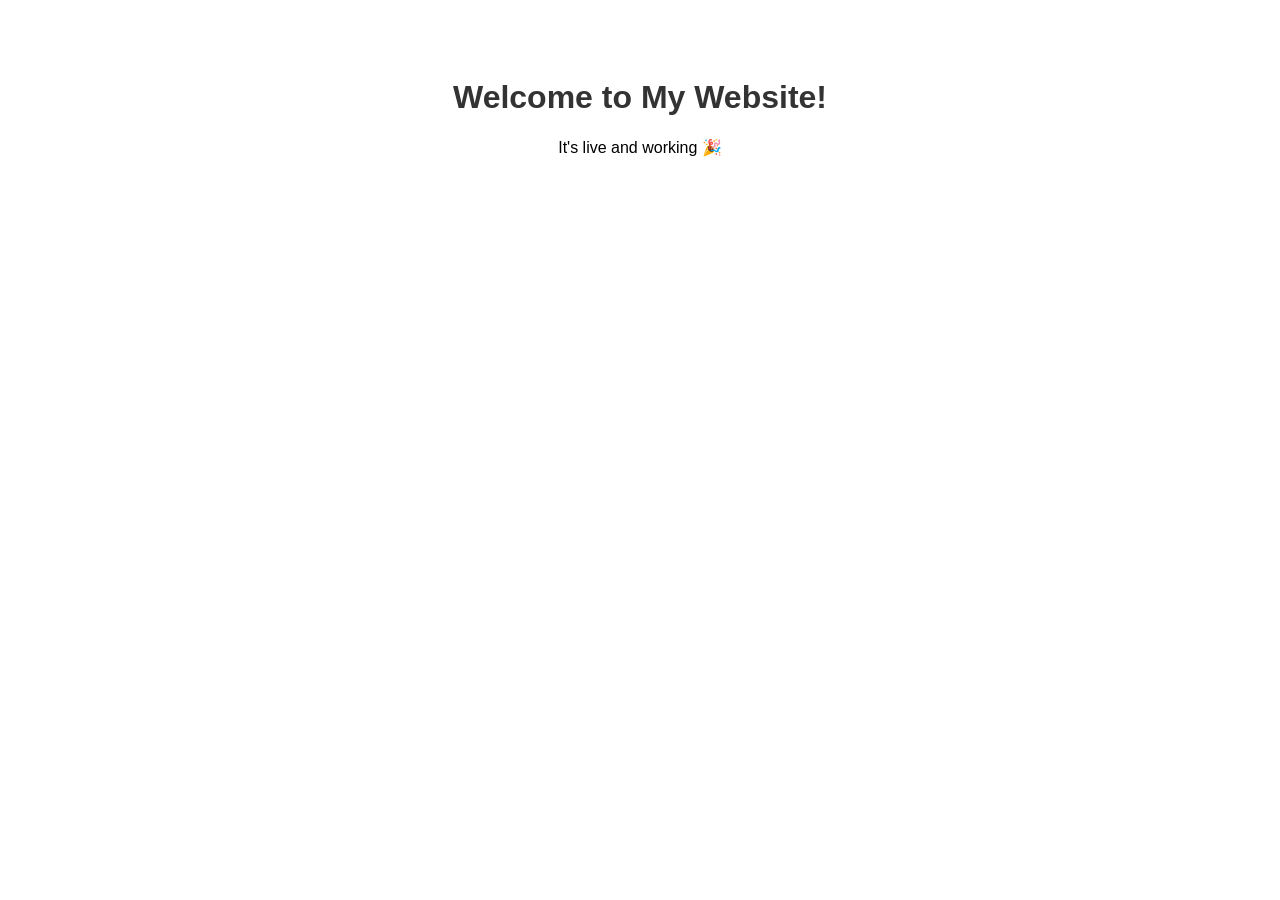
==== index.html @ 8c6e01d7 "first commit" ====
<!DOCTYPE html>
<html lang="en">
<head>
  <meta charset="UTF-8">
  <meta name="viewport" content="width=device-width, initial-scale=1.0">
  <title>My Website</title>
  <style>
    body { font-family: Arial, sans-serif; text-align: center; padding: 50px; }
    h1 { color: #333; }
  </style>
</head>
<body>
  <h1>Welcome to My Website!</h1>
  <p>It's live and working 🎉</p>
</body>
</html>
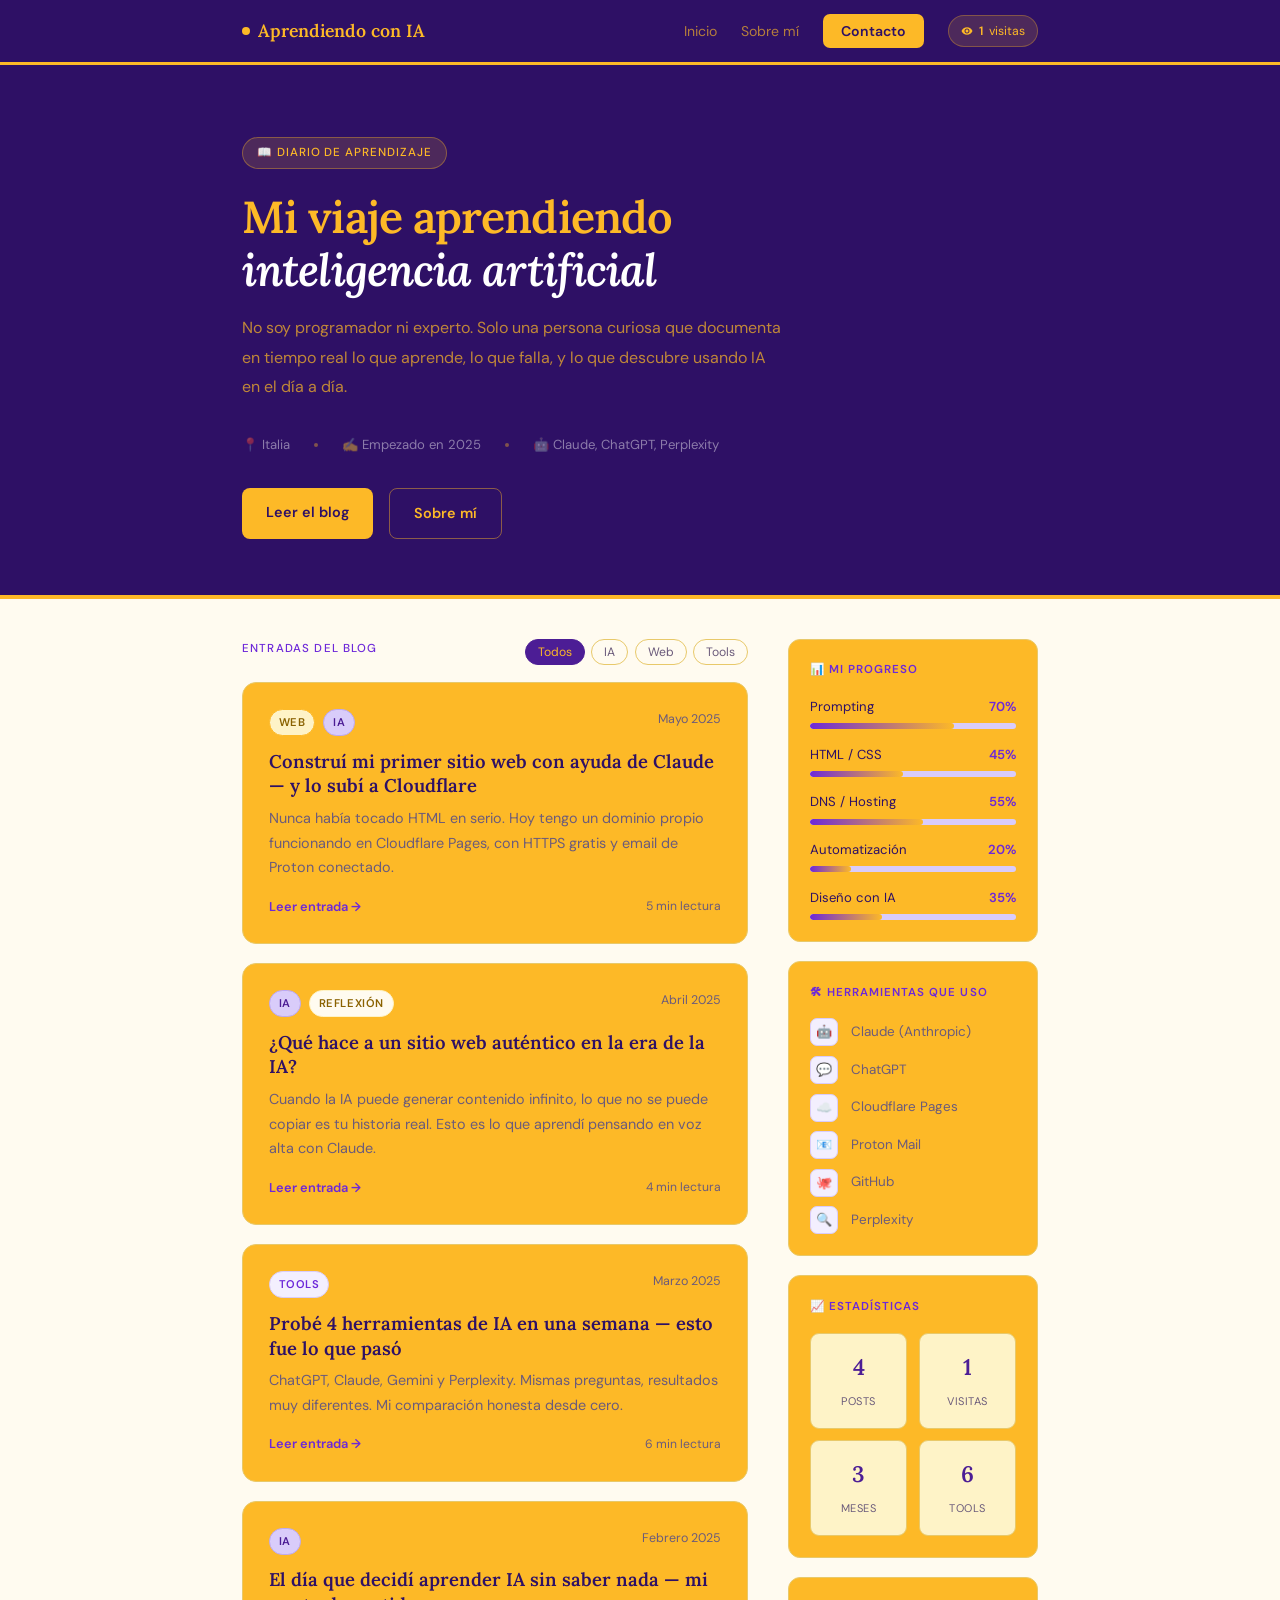
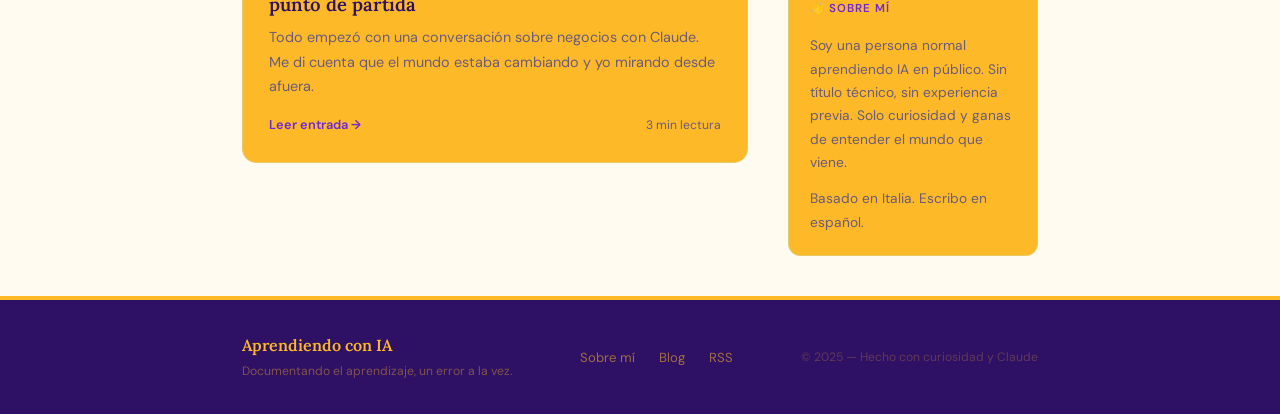
==== commit 05642ac8: "First update" ====
--- a/index.html
+++ b/index.html
@@ -1,16 +1,538 @@
 <!DOCTYPE html>
-<html lang="en">
+<html lang="es">
 <head>
   <meta charset="UTF-8">
   <meta name="viewport" content="width=device-width, initial-scale=1.0">
-  <title>My Website</title>
+  <title>Aprendiendo con IA — Mi diario digital</title>
+  <link href="https://fonts.googleapis.com/css2?family=Lora:ital,wght@0,400;0,600;1,400&family=DM+Sans:opsz,wght@9..40,300;9..40,400;9..40,500&display=swap" rel="stylesheet">
+
+  <!-- GoatCounter — reemplaza "TUNOMBRE" con tu usuario de goatcounter.com -->
+  <script data-goatcounter="https://TUNOMBRE.goatcounter.com/count"
+          async src="//gc.zgo.at/count.js"></script>
+
   <style>
-    body { font-family: Arial, sans-serif; text-align: center; padding: 50px; }
-    h1 { color: #333; }
+    *, *::before, *::after { box-sizing: border-box; margin: 0; padding: 0; }
+    :root {
+      /* Lakers purple */
+      --p50:  #F3EFFE;
+      --p100: #D9CCFA;
+      --p200: #BBA8F5;
+      --p400: #8B5CF6;
+      --p600: #6D28D9;
+      --p800: #4C1D95;
+      --p900: #2E1065;
+      /* Lakers gold */
+      --gold:        #FDB927;
+      --gold-dark:   #C9921A;
+      --gold-deeper: #8A6200;
+      --gold-light:  #FEF3C7;
+      --gold-pale:   #FFFBF0;
+      /* Text */
+      --text:       #1a1018;
+      --text-muted: #6B5B7B;
+      /* Backgrounds — gold replaces white */
+      --bg:      #FDB927;   /* gold as main background */
+      --bg-soft: #FEF3C7;   /* pale gold as surface */
+      --border:  #E8C96A;   /* gold border */
+    }
+
+    html { scroll-behavior: smooth; }
+    body {
+      font-family: 'DM Sans', sans-serif;
+      color: var(--text);
+      background: var(--gold-pale);
+      line-height: 1.7;
+      font-size: 16px;
+    }
+
+    /* ── NAV ── */
+    nav {
+      position: sticky; top: 0; z-index: 100;
+      background: var(--p900);
+      border-bottom: 3px solid var(--gold);
+    }
+    .nav-inner {
+      max-width: 860px; margin: 0 auto; padding: 0 2rem;
+      display: flex; align-items: center; justify-content: space-between; height: 62px;
+    }
+    .nav-logo {
+      font-family: 'Lora', serif; font-weight: 600; font-size: 1.1rem;
+      color: var(--gold); text-decoration: none;
+      display: flex; align-items: center; gap: 8px;
+    }
+    .nav-logo-dot { width: 8px; height: 8px; background: var(--gold); border-radius: 50%; animation: pulse 2s infinite; }
+    @keyframes pulse { 0%,100%{opacity:1;transform:scale(1)} 50%{opacity:0.5;transform:scale(0.8)} }
+    .nav-right { display: flex; align-items: center; gap: 1.5rem; }
+    .nav-links { display: flex; gap: 1.5rem; list-style: none; }
+    .nav-links a { text-decoration: none; font-size: 0.88rem; color: rgba(253,185,39,0.65); transition: color 0.2s; }
+    .nav-links a:hover { color: var(--gold); }
+    .nav-cta { background: var(--gold) !important; color: var(--p900) !important; padding: 8px 18px; border-radius: 7px; font-weight: 600 !important; }
+    .nav-cta:hover { background: #FFD060 !important; }
+
+    /* Visit badge */
+    .visit-badge {
+      display: flex; align-items: center; gap: 6px;
+      background: rgba(253,185,39,0.15); border: 1px solid rgba(253,185,39,0.3);
+      padding: 5px 12px; border-radius: 100px; font-size: 0.76rem; color: var(--gold);
+    }
+    .visit-badge svg { width: 12px; height: 12px; fill: var(--gold); }
+    #visit-count { font-weight: 600; }
+
+    /* ── HEADER ── */
+    .header-wrap { background: var(--p900); border-bottom: 4px solid var(--gold); }
+    .header { max-width: 860px; margin: 0 auto; padding: 4.5rem 2rem 3.5rem; }
+    .header-tag {
+      display: inline-flex; align-items: center; gap: 7px;
+      background: rgba(253,185,39,0.15); border: 1px solid rgba(253,185,39,0.35);
+      color: var(--gold); font-size: 0.73rem; font-weight: 500;
+      letter-spacing: 0.08em; text-transform: uppercase;
+      padding: 5px 14px; border-radius: 100px; margin-bottom: 1.4rem;
+    }
+    .header h1 {
+      font-family: 'Lora', serif; font-size: 2.8rem; font-weight: 600;
+      line-height: 1.18; letter-spacing: -0.02em; color: var(--gold); margin-bottom: 1rem;
+    }
+    .header h1 em { font-style: italic; color: #fff; }
+    .header-sub { font-size: 1rem; color: rgba(253,185,39,0.7); max-width: 540px; line-height: 1.85; margin-bottom: 2rem; }
+    .header-meta { display: flex; align-items: center; gap: 1.5rem; flex-wrap: wrap; }
+    .meta-item { display: flex; align-items: center; gap: 6px; font-size: 0.82rem; color: rgba(255,255,255,0.45); }
+    .meta-dot { width: 4px; height: 4px; background: rgba(253,185,39,0.4); border-radius: 50%; }
+    .hero-actions { display: flex; gap: 1rem; flex-wrap: wrap; margin-top: 2rem; }
+    .btn { display: inline-block; text-decoration: none; padding: 12px 24px; border-radius: 8px; font-size: 0.9rem; font-weight: 600; transition: all 0.2s; }
+    .btn-primary { background: var(--gold); color: var(--p900); }
+    .btn-primary:hover { background: #FFD060; }
+    .btn-outline { background: transparent; color: var(--gold); border: 1.5px solid rgba(253,185,39,0.45); }
+    .btn-outline:hover { background: rgba(253,185,39,0.1); border-color: var(--gold); }
+
+    /* ── LAYOUT ── */
+    hr.divider { border: none; border-top: 1px solid var(--border); max-width: 860px; margin: 0 auto; }
+    .main { max-width: 860px; margin: 0 auto; padding: 2.5rem 2rem; display: grid; grid-template-columns: 1fr 250px; gap: 2.5rem; align-items: start; }
+    .label { font-size: 0.72rem; font-weight: 500; letter-spacing: 0.1em; text-transform: uppercase; color: var(--p600); margin-bottom: 0.5rem; }
+    .section-title { font-family: 'Lora', serif; font-size: 1.7rem; font-weight: 600; color: var(--text); letter-spacing: -0.02em; margin-bottom: 0.5rem; }
+
+    /* ── POSTS ── */
+    .posts-header { display: flex; align-items: center; justify-content: space-between; margin-bottom: 1rem; }
+    .filter-tabs { display: flex; gap: 0.4rem; }
+    .filter-tab { background: transparent; border: 1px solid var(--border); color: var(--text-muted); padding: 4px 12px; border-radius: 100px; font-size: 0.76rem; font-family: 'DM Sans', sans-serif; cursor: pointer; transition: all 0.2s; }
+    .filter-tab.active, .filter-tab:hover { background: var(--p800); border-color: var(--p800); color: var(--gold); }
+    .posts { display: grid; gap: 1.2rem; }
+
+    .post-card { border: 1px solid var(--border); border-radius: 14px; padding: 1.6rem; background: var(--bg); transition: all 0.2s; cursor: pointer; }
+    .post-card:hover { border-color: var(--p400); box-shadow: 0 4px 20px rgba(46,16,101,0.1); transform: translateY(-1px); }
+    .post-card-top { display: flex; align-items: flex-start; justify-content: space-between; gap: 1rem; margin-bottom: 0.8rem; }
+    .post-tags { display: flex; gap: 0.5rem; flex-wrap: wrap; }
+    .post-tag { font-size: 0.7rem; font-weight: 600; letter-spacing: 0.05em; text-transform: uppercase; padding: 3px 9px; border-radius: 100px; }
+    .tag-ia      { background: var(--p100); color: var(--p800); border: 1px solid var(--p200); }
+    .tag-web     { background: var(--gold-light); color: var(--gold-deeper); border: 1px solid var(--gold); }
+    .tag-tools   { background: var(--p50); color: var(--p600); border: 1px solid var(--p100); }
+    .tag-reflexion { background: var(--gold-pale); color: var(--gold-deeper); border: 1px solid var(--gold-light); }
+    .post-date { font-size: 0.78rem; color: var(--text-muted); white-space: nowrap; flex-shrink: 0; }
+    .post-title { font-family: 'Lora', serif; font-size: 1.15rem; font-weight: 600; line-height: 1.35; margin-bottom: 0.5rem; color: var(--p900); }
+    .post-excerpt { font-size: 0.9rem; color: var(--text-muted); line-height: 1.7; margin-bottom: 1rem; }
+    .post-footer { display: flex; align-items: center; justify-content: space-between; }
+    .post-read { font-size: 0.8rem; color: var(--p600); font-weight: 600; }
+    .post-mins { font-size: 0.76rem; color: var(--text-muted); }
+
+    /* ── FULL POST ── */
+    .post-full { display: none; }
+    .post-full.active { display: block; }
+    .posts-list.hidden { display: none; }
+    .back-btn { display: inline-flex; align-items: center; gap: 6px; font-size: 0.85rem; color: var(--p600); background: none; border: none; cursor: pointer; font-family: 'DM Sans', sans-serif; margin-bottom: 1.5rem; padding: 0; font-weight: 600; transition: color 0.2s; }
+    .back-btn:hover { color: var(--p900); }
+    .full-post-title { font-family: 'Lora', serif; font-size: 1.9rem; font-weight: 600; line-height: 1.25; letter-spacing: -0.02em; color: var(--p900); margin-bottom: 1rem; }
+    .full-post-meta { display: flex; gap: 1rem; align-items: center; margin-bottom: 2rem; flex-wrap: wrap; }
+    .full-post-body { font-size: 1rem; color: var(--text-muted); line-height: 1.9; }
+    .full-post-body p { margin-bottom: 1.2rem; }
+    .full-post-body h3 { font-family: 'Lora', serif; font-size: 1.2rem; font-weight: 600; color: var(--p900); margin: 1.8rem 0 0.6rem; }
+    .full-post-body ul { padding-left: 1.4rem; margin-bottom: 1.2rem; }
+    .full-post-body li { margin-bottom: 0.4rem; }
+    .full-post-body code { background: var(--p50); color: var(--p800); padding: 2px 7px; border-radius: 5px; font-size: 0.88em; font-family: monospace; }
+    .full-post-body blockquote { border-left: 3px solid var(--gold); padding-left: 1.2rem; margin: 1.5rem 0; font-style: italic; font-family: 'Lora', serif; color: var(--p900); }
+    .lesson-box { background: var(--gold-light); border: 1px solid var(--gold); border-radius: 10px; padding: 1.2rem 1.4rem; margin: 1.5rem 0; }
+    .lesson-box-label { font-size: 0.72rem; font-weight: 600; text-transform: uppercase; letter-spacing: 0.08em; color: var(--gold-deeper); margin-bottom: 0.5rem; }
+    .lesson-box p { color: var(--p900); font-size: 0.92rem; margin: 0; }
+
+    /* ── SIDEBAR ── */
+    .sidebar { display: grid; gap: 1.2rem; position: sticky; top: 80px; }
+    .sidebar-card { background: var(--bg); border: 1px solid var(--border); border-radius: 12px; padding: 1.3rem; }
+    .sidebar-title { font-size: 0.72rem; font-weight: 600; text-transform: uppercase; letter-spacing: 0.09em; color: var(--p600); margin-bottom: 1rem; }
+    .progress-item { margin-bottom: 0.9rem; }
+    .progress-item:last-child { margin-bottom: 0; }
+    .progress-label { display: flex; justify-content: space-between; font-size: 0.82rem; margin-bottom: 5px; }
+    .progress-label span:first-child { color: var(--p900); }
+    .progress-label span:last-child { color: var(--p600); font-weight: 600; }
+    .progress-bar { height: 6px; background: var(--p100); border-radius: 100px; overflow: hidden; }
+    .progress-fill { height: 100%; background: linear-gradient(90deg, var(--p600), var(--gold)); border-radius: 100px; }
+    .tools-list { display: grid; gap: 0.6rem; }
+    .tool-item { display: flex; align-items: center; gap: 0.8rem; font-size: 0.84rem; color: var(--text-muted); }
+    .tool-icon { width: 28px; height: 28px; border-radius: 7px; background: var(--p50); border: 1px solid var(--p100); display: flex; align-items: center; justify-content: center; font-size: 13px; flex-shrink: 0; }
+    .stats-grid { display: grid; grid-template-columns: 1fr 1fr; gap: 0.7rem; }
+    .stat-box { background: var(--bg-soft); border: 1px solid var(--border); border-radius: 9px; padding: 0.9rem; text-align: center; }
+    .stat-num { font-family: 'Lora', serif; font-size: 1.4rem; font-weight: 600; color: var(--p800); display: block; }
+    .stat-lbl { font-size: 0.69rem; color: var(--text-muted); text-transform: uppercase; letter-spacing: 0.05em; }
+    .sobre-mi-text { font-size: 0.86rem; color: var(--text-muted); line-height: 1.7; margin-bottom: 0.8rem; }
+    .sobre-mi-text:last-child { margin-bottom: 0; }
+
+    /* ── FOOTER ── */
+    footer { background: var(--p900); border-top: 4px solid var(--gold); }
+    .footer-inner { max-width: 860px; margin: 0 auto; padding: 2rem; display: flex; align-items: center; justify-content: space-between; flex-wrap: wrap; gap: 1rem; }
+    .footer-brand { font-family: 'Lora', serif; font-size: 1rem; font-weight: 600; color: var(--gold); }
+    .footer-sub { font-size: 0.76rem; color: rgba(253,185,39,0.4); margin-top: 2px; }
+    .footer-links { display: flex; gap: 1.5rem; list-style: none; }
+    .footer-links a { font-size: 0.82rem; color: rgba(253,185,39,0.55); text-decoration: none; transition: color 0.2s; }
+    .footer-links a:hover { color: var(--gold); }
+    .footer-copy { font-size: 0.76rem; color: rgba(253,185,39,0.25); }
+
+    @media (max-width: 680px) {
+      .main { grid-template-columns: 1fr; padding: 2rem 1.5rem; }
+      .sidebar { position: static; }
+      .header h1 { font-size: 2rem; }
+      .header { padding: 3rem 1.5rem 2.5rem; }
+      .footer-inner { flex-direction: column; align-items: flex-start; }
+    }
   </style>
 </head>
 <body>
-  <h1>Welcome to My Website!</h1>
-  <p>It's live and working 🎉</p>
+
+<!-- NAV -->
+<nav>
+  <div class="nav-inner">
+    <a href="#" class="nav-logo" onclick="showList()">
+      <span class="nav-logo-dot"></span> Aprendiendo con IA
+    </a>
+    <div class="nav-right">
+      <ul class="nav-links">
+        <li><a href="#inicio" onclick="showList()">Inicio</a></li>
+        <li><a href="#sobre-mi">Sobre mí</a></li>
+        <li><a href="#contact" class="nav-cta">Contacto</a></li>
+      </ul>
+      <div class="visit-badge">
+        <svg viewBox="0 0 24 24"><path d="M12 4.5C7 4.5 2.73 7.61 1 12c1.73 4.39 6 7.5 11 7.5s9.27-3.11 11-7.5c-1.73-4.39-6-7.5-11-7.5zM12 17c-2.76 0-5-2.24-5-5s2.24-5 5-5 5 2.24 5 5-2.24 5-5 5zm0-8c-1.66 0-3 1.34-3 3s1.34 3 3 3 3-1.34 3-3-1.34-3-3-3z"/></svg>
+        <span id="visit-count">...</span> visitas
+      </div>
+    </div>
+  </div>
+</nav>
+
+<!-- HEADER -->
+<div class="header-wrap" id="inicio">
+  <div class="header">
+    <div class="header-tag">📖 Diario de aprendizaje</div>
+    <h1>Mi viaje aprendiendo<br><em>inteligencia artificial</em></h1>
+    <p class="header-sub">No soy programador ni experto. Solo una persona curiosa que documenta en tiempo real lo que aprende, lo que falla, y lo que descubre usando IA en el día a día.</p>
+    <div class="header-meta">
+      <span class="meta-item">📍 Italia</span>
+      <span class="meta-dot"></span>
+      <span class="meta-item">✍️ Empezado en 2025</span>
+      <span class="meta-dot"></span>
+      <span class="meta-item">🤖 Claude, ChatGPT, Perplexity</span>
+    </div>
+    <div class="hero-actions">
+      <a href="#posts-list" class="btn btn-primary">Leer el blog</a>
+      <a href="#sobre-mi" class="btn btn-outline">Sobre mí</a>
+    </div>
+  </div>
+</div>
+
+<!-- MAIN -->
+<div class="main">
+
+  <!-- POSTS COLUMN -->
+  <div>
+    <div class="posts-list" id="posts-list">
+      <div class="posts-header">
+        <div>
+          <p class="label">Entradas del blog</p>
+        </div>
+        <div class="filter-tabs">
+          <button class="filter-tab active" onclick="filterPosts('todos', this)">Todos</button>
+          <button class="filter-tab" onclick="filterPosts('ia', this)">IA</button>
+          <button class="filter-tab" onclick="filterPosts('web', this)">Web</button>
+          <button class="filter-tab" onclick="filterPosts('tools', this)">Tools</button>
+        </div>
+      </div>
+
+      <div class="posts" id="posts-container">
+
+        <div class="post-card" data-tag="web" onclick="openPost('post4')">
+          <div class="post-card-top">
+            <div class="post-tags"><span class="post-tag tag-web">Web</span><span class="post-tag tag-ia">IA</span></div>
+            <span class="post-date">Mayo 2025</span>
+          </div>
+          <p class="post-title">Construí mi primer sitio web con ayuda de Claude — y lo subí a Cloudflare</p>
+          <p class="post-excerpt">Nunca había tocado HTML en serio. Hoy tengo un dominio propio funcionando en Cloudflare Pages, con HTTPS gratis y email de Proton conectado.</p>
+          <div class="post-footer"><span class="post-read">Leer entrada →</span><span class="post-mins">5 min lectura</span></div>
+        </div>
+
+        <div class="post-card" data-tag="ia" onclick="openPost('post3')">
+          <div class="post-card-top">
+            <div class="post-tags"><span class="post-tag tag-ia">IA</span><span class="post-tag tag-reflexion">Reflexión</span></div>
+            <span class="post-date">Abril 2025</span>
+          </div>
+          <p class="post-title">¿Qué hace a un sitio web auténtico en la era de la IA?</p>
+          <p class="post-excerpt">Cuando la IA puede generar contenido infinito, lo que no se puede copiar es tu historia real. Esto es lo que aprendí pensando en voz alta con Claude.</p>
+          <div class="post-footer"><span class="post-read">Leer entrada →</span><span class="post-mins">4 min lectura</span></div>
+        </div>
+
+        <div class="post-card" data-tag="tools" onclick="openPost('post2')">
+          <div class="post-card-top">
+            <div class="post-tags"><span class="post-tag tag-tools">Tools</span></div>
+            <span class="post-date">Marzo 2025</span>
+          </div>
+          <p class="post-title">Probé 4 herramientas de IA en una semana — esto fue lo que pasó</p>
+          <p class="post-excerpt">ChatGPT, Claude, Gemini y Perplexity. Mismas preguntas, resultados muy diferentes. Mi comparación honesta desde cero.</p>
+          <div class="post-footer"><span class="post-read">Leer entrada →</span><span class="post-mins">6 min lectura</span></div>
+        </div>
+
+        <div class="post-card" data-tag="ia" onclick="openPost('post1')">
+          <div class="post-card-top">
+            <div class="post-tags"><span class="post-tag tag-ia">IA</span></div>
+            <span class="post-date">Febrero 2025</span>
+          </div>
+          <p class="post-title">El día que decidí aprender IA sin saber nada — mi punto de partida</p>
+          <p class="post-excerpt">Todo empezó con una conversación sobre negocios con Claude. Me di cuenta que el mundo estaba cambiando y yo mirando desde afuera.</p>
+          <div class="post-footer"><span class="post-read">Leer entrada →</span><span class="post-mins">3 min lectura</span></div>
+        </div>
+
+      </div>
+    </div>
+
+    <!-- FULL POSTS -->
+    <div class="post-full" id="post4">
+      <button class="back-btn" onclick="showList()">← Volver al blog</button>
+      <div class="post-tags" style="margin-bottom:1rem;display:flex;gap:0.5rem;"><span class="post-tag tag-web">Web</span><span class="post-tag tag-ia">IA</span></div>
+      <h2 class="full-post-title">Construí mi primer sitio web con ayuda de Claude — y lo subí a Cloudflare</h2>
+      <div class="full-post-meta">
+        <span class="meta-item" style="color:var(--text-muted)">📅 Mayo 2025</span>
+        <span class="meta-dot" style="background:var(--border)"></span>
+        <span class="meta-item" style="color:var(--text-muted)">⏱ 5 min lectura</span>
+      </div>
+      <div class="full-post-body">
+        <p>Hace tres meses no sabía qué era un registro DNS. Hoy tengo un dominio propio, un sitio web funcionando, email profesional con Proton Mail, y todo corriendo en Cloudflare gratis.</p>
+        <h3>El punto de partida</h3>
+        <p>Tenía un dominio comprado en GoDaddy desde hacía meses, sin usar. Lo compré con la vaga idea de "algún día tener mi web". Ese día llegó cuando empecé a hablar con Claude sobre cómo construir algo sin saber programar.</p>
+        <blockquote>"La mejor forma de aprender es tener un proyecto real que te obligue a resolver problemas reales."</blockquote>
+        <h3>Lo que aprendí en el proceso</h3>
+        <p>Primero entendí que necesitaba tres cosas: el dominio (ya lo tenía), hosting (elegí Cloudflare Pages, gratis), y un archivo <code>index.html</code> con el contenido de la web.</p>
+        <p>Lo más complicado fue mover los nameservers de GoDaddy a Cloudflare y luego conectar el email de Proton Mail. Hubo errores de DNS, registros DKIM que no aparecían, y mucha paciencia.</p>
+        <div class="lesson-box">
+          <p class="lesson-box-label">💡 Lección aprendida</p>
+          <p>Cuando mueves los nameservers a Cloudflare, TODOS los registros DNS tienen que vivir ahí — incluyendo los del email. El error más común es olvidarse de importarlos o dejar el proxy naranja activado en los registros de correo.</p>
+        </div>
+        <h3>¿Valió la pena?</h3>
+        <p>Completamente. Ahora entiendo qué es un registro MX, qué hace DKIM, por qué existe HTTPS. No memoricé conceptos — los resolví cuando algo se rompió. Eso es aprender de verdad.</p>
+      </div>
+    </div>
+
+    <div class="post-full" id="post3">
+      <button class="back-btn" onclick="showList()">← Volver al blog</button>
+      <div class="post-tags" style="margin-bottom:1rem;display:flex;gap:0.5rem;"><span class="post-tag tag-ia">IA</span><span class="post-tag tag-reflexion">Reflexión</span></div>
+      <h2 class="full-post-title">¿Qué hace a un sitio web auténtico en la era de la IA?</h2>
+      <div class="full-post-meta">
+        <span class="meta-item" style="color:var(--text-muted)">📅 Abril 2025</span>
+        <span class="meta-dot" style="background:var(--border)"></span>
+        <span class="meta-item" style="color:var(--text-muted)">⏱ 4 min lectura</span>
+      </div>
+      <div class="full-post-body">
+        <p>Le pregunté a Claude directamente: "¿Qué puede tener un sitio web que tú no puedas reemplazar?" La respuesta me hizo pensar durante días.</p>
+        <h3>El internet se está llenando de contenido perfecto</h3>
+        <p>La IA puede escribir artículos, generar imágenes, crear páginas enteras. Todo correcto, todo bien estructurado, todo un poco igual. Cuando todo es perfecto, lo imperfecto se vuelve valioso.</p>
+        <blockquote>"Lo que no se puede falsificar es que tú viviste algo. La IA puede escribir sobre alguien, pero no puede ser alguien."</blockquote>
+        <h3>Lo que sobrevive</h3>
+        <ul>
+          <li>Tu historia real, con nombres y fechas concretas</li>
+          <li>Fotos tuyas en tu espacio real</li>
+          <li>Una opinión que no es para todos</li>
+          <li>Confianza acumulada con personas reales en el tiempo</li>
+          <li>Lo hiper-específico: tu ciudad, tu nicho, tu contexto</li>
+        </ul>
+        <div class="lesson-box">
+          <p class="lesson-box-label">💡 Lección aprendida</p>
+          <p>Este blog existe precisamente por eso. No es el mejor blog sobre IA. Es el único blog sobre cómo YO estoy aprendiendo IA, desde donde estoy, con lo que sé. Eso no se puede copiar.</p>
+        </div>
+      </div>
+    </div>
+
+    <div class="post-full" id="post2">
+      <button class="back-btn" onclick="showList()">← Volver al blog</button>
+      <div class="post-tags" style="margin-bottom:1rem;"><span class="post-tag tag-tools">Tools</span></div>
+      <h2 class="full-post-title">Probé 4 herramientas de IA en una semana — esto fue lo que pasó</h2>
+      <div class="full-post-meta">
+        <span class="meta-item" style="color:var(--text-muted)">📅 Marzo 2025</span>
+        <span class="meta-dot" style="background:var(--border)"></span>
+        <span class="meta-item" style="color:var(--text-muted)">⏱ 6 min lectura</span>
+      </div>
+      <div class="full-post-body">
+        <p>Una semana, cuatro herramientas, las mismas preguntas para todas. Mi experimento poco científico pero muy honesto.</p>
+        <h3>Las herramientas</h3>
+        <ul>
+          <li>ChatGPT (GPT-4o) — el más conocido, muy versátil</li>
+          <li>Claude (Sonnet) — mejor para textos largos y razonamiento</li>
+          <li>Gemini — buena integración con Google</li>
+          <li>Perplexity — el mejor para buscar información actual</li>
+        </ul>
+        <h3>Mi conclusión honesta</h3>
+        <p>No hay una herramienta que gane en todo. ChatGPT es el más flexible. Claude es el que mejor entiende lo que quiero decir cuando no lo digo perfectamente. Perplexity es insustituible para noticias recientes.</p>
+        <div class="lesson-box">
+          <p class="lesson-box-label">💡 Lección aprendida</p>
+          <p>El error es buscar "la mejor IA". La pregunta correcta es "la mejor IA para esta tarea específica". Son herramientas, no religiones.</p>
+        </div>
+      </div>
+    </div>
+
+    <div class="post-full" id="post1">
+      <button class="back-btn" onclick="showList()">← Volver al blog</button>
+      <div class="post-tags" style="margin-bottom:1rem;"><span class="post-tag tag-ia">IA</span></div>
+      <h2 class="full-post-title">El día que decidí aprender IA sin saber nada — mi punto de partida</h2>
+      <div class="full-post-meta">
+        <span class="meta-item" style="color:var(--text-muted)">📅 Febrero 2025</span>
+        <span class="meta-dot" style="background:var(--border)"></span>
+        <span class="meta-item" style="color:var(--text-muted)">⏱ 3 min lectura</span>
+      </div>
+      <div class="full-post-body">
+        <p>No tengo formación técnica. No sé programar. Trabajo en algo completamente diferente. Y aun así decidí que no podía seguir ignorando lo que estaba pasando con la inteligencia artificial.</p>
+        <h3>El momento que cambió todo</h3>
+        <p>Fue una conversación casual con Claude sobre ideas de negocios. En 20 minutos me dio más ideas útiles y mejor razonadas que meses de búsquedas en Google. Me quedé pensando: si esto existe, ¿qué más puedo hacer con ello?</p>
+        <blockquote>"El mejor momento para empezar era hace un año. El segundo mejor momento es hoy."</blockquote>
+        <div class="lesson-box">
+          <p class="lesson-box-label">💡 Lección aprendida</p>
+          <p>Empezar sin saber nada no es una desventaja — es el punto de partida más honesto. Todo lo que aprenda desde cero es real y verificable.</p>
+        </div>
+      </div>
+    </div>
+
+  </div><!-- end posts column -->
+
+  <!-- SIDEBAR -->
+  <aside class="sidebar">
+
+    <div class="sidebar-card">
+      <p class="sidebar-title">📊 Mi progreso</p>
+      <div class="progress-item">
+        <div class="progress-label"><span>Prompting</span><span>70%</span></div>
+        <div class="progress-bar"><div class="progress-fill" style="width:70%"></div></div>
+      </div>
+      <div class="progress-item">
+        <div class="progress-label"><span>HTML / CSS</span><span>45%</span></div>
+        <div class="progress-bar"><div class="progress-fill" style="width:45%"></div></div>
+      </div>
+      <div class="progress-item">
+        <div class="progress-label"><span>DNS / Hosting</span><span>55%</span></div>
+        <div class="progress-bar"><div class="progress-fill" style="width:55%"></div></div>
+      </div>
+      <div class="progress-item">
+        <div class="progress-label"><span>Automatización</span><span>20%</span></div>
+        <div class="progress-bar"><div class="progress-fill" style="width:20%"></div></div>
+      </div>
+      <div class="progress-item">
+        <div class="progress-label"><span>Diseño con IA</span><span>35%</span></div>
+        <div class="progress-bar"><div class="progress-fill" style="width:35%"></div></div>
+      </div>
+    </div>
+
+    <div class="sidebar-card">
+      <p class="sidebar-title">🛠 Herramientas que uso</p>
+      <div class="tools-list">
+        <div class="tool-item"><div class="tool-icon">🤖</div> Claude (Anthropic)</div>
+        <div class="tool-item"><div class="tool-icon">💬</div> ChatGPT</div>
+        <div class="tool-item"><div class="tool-icon">☁️</div> Cloudflare Pages</div>
+        <div class="tool-item"><div class="tool-icon">📧</div> Proton Mail</div>
+        <div class="tool-item"><div class="tool-icon">🐙</div> GitHub</div>
+        <div class="tool-item"><div class="tool-icon">🔍</div> Perplexity</div>
+      </div>
+    </div>
+
+    <div class="sidebar-card">
+      <p class="sidebar-title">📈 Estadísticas</p>
+      <div class="stats-grid">
+        <div class="stat-box"><span class="stat-num">4</span><span class="stat-lbl">Posts</span></div>
+        <div class="stat-box"><span class="stat-num" id="sidebar-visits">...</span><span class="stat-lbl">Visitas</span></div>
+        <div class="stat-box"><span class="stat-num">3</span><span class="stat-lbl">Meses</span></div>
+        <div class="stat-box"><span class="stat-num">6</span><span class="stat-lbl">Tools</span></div>
+      </div>
+    </div>
+
+    <div class="sidebar-card" id="sobre-mi">
+      <p class="sidebar-title">👋 Sobre mí</p>
+      <p class="sobre-mi-text">Soy una persona normal aprendiendo IA en público. Sin título técnico, sin experiencia previa. Solo curiosidad y ganas de entender el mundo que viene.</p>
+      <p class="sobre-mi-text">Basado en Italia. Escribo en español.</p>
+    </div>
+
+  </aside>
+</div>
+
+<!-- FOOTER -->
+<footer>
+  <div class="footer-inner">
+    <div>
+      <p class="footer-brand">Aprendiendo con IA</p>
+      <p class="footer-sub">Documentando el aprendizaje, un error a la vez.</p>
+    </div>
+    <ul class="footer-links">
+      <li><a href="#sobre-mi">Sobre mí</a></li>
+      <li><a href="#posts-list" onclick="showList()">Blog</a></li>
+      <li><a href="#">RSS</a></li>
+    </ul>
+    <p class="footer-copy">© 2025 — Hecho con curiosidad y Claude</p>
+  </div>
+</footer>
+
+<script>
+  // ── GOATCOUNTER VISIT DISPLAY ──
+  // Muestra el conteo de visitas desde GoatCounter
+  // PASO 1: Regístrate en https://www.goatcounter.com
+  // PASO 2: Reemplaza "TUNOMBRE" arriba en el <script> del <head> con tu usuario
+  // PASO 3: En GoatCounter → Settings → API → crea un token
+  // PASO 4: Reemplaza "TUNOMBRE" y "TU_API_TOKEN" abajo
+  async function loadVisitCount() {
+    const SITE = 'TUNOMBRE';       // ← tu usuario de goatcounter.com
+    const TOKEN = 'TU_API_TOKEN';  // ← tu token de API de GoatCounter
+
+    try {
+      const res = await fetch(`https://${SITE}.goatcounter.com/api/v0/stats/total`, {
+        headers: { 'Authorization': `Bearer ${TOKEN}` }
+      });
+      if (res.ok) {
+        const data = await res.json();
+        const count = data.total || 0;
+        document.getElementById('visit-count').textContent = count.toLocaleString('es');
+        document.getElementById('sidebar-visits').textContent = count.toLocaleString('es');
+        return;
+      }
+    } catch(e) {}
+
+    // Fallback a localStorage si la API no está configurada aún
+    const key = 'blog-visits-v1';
+    const stored = parseInt(localStorage.getItem(key) || '0') + 1;
+    localStorage.setItem(key, stored);
+    document.getElementById('visit-count').textContent = stored.toLocaleString('es');
+    document.getElementById('sidebar-visits').textContent = stored.toLocaleString('es');
+  }
+
+  loadVisitCount();
+
+  // ── FILTROS ──
+  function filterPosts(tag, btn) {
+    document.querySelectorAll('.filter-tab').forEach(t => t.classList.remove('active'));
+    btn.classList.add('active');
+    document.querySelectorAll('.post-card').forEach(card => {
+      card.style.display = (tag === 'todos' || card.dataset.tag === tag) ? 'block' : 'none';
+    });
+  }
+
+  // ── NAVEGACIÓN POSTS ──
+  function openPost(id) {
+    document.getElementById('posts-list').classList.add('hidden');
+    document.querySelectorAll('.post-full').forEach(p => p.classList.remove('active'));
+    document.getElementById(id).classList.add('active');
+    window.scrollTo({ top: 0, behavior: 'smooth' });
+  }
+
+  function showList() {
+    document.querySelectorAll('.post-full').forEach(p => p.classList.remove('active'));
+    document.getElementById('posts-list').classList.remove('hidden');
+    window.scrollTo({ top: 0, behavior: 'smooth' });
+  }
+</script>
 </body>
 </html>
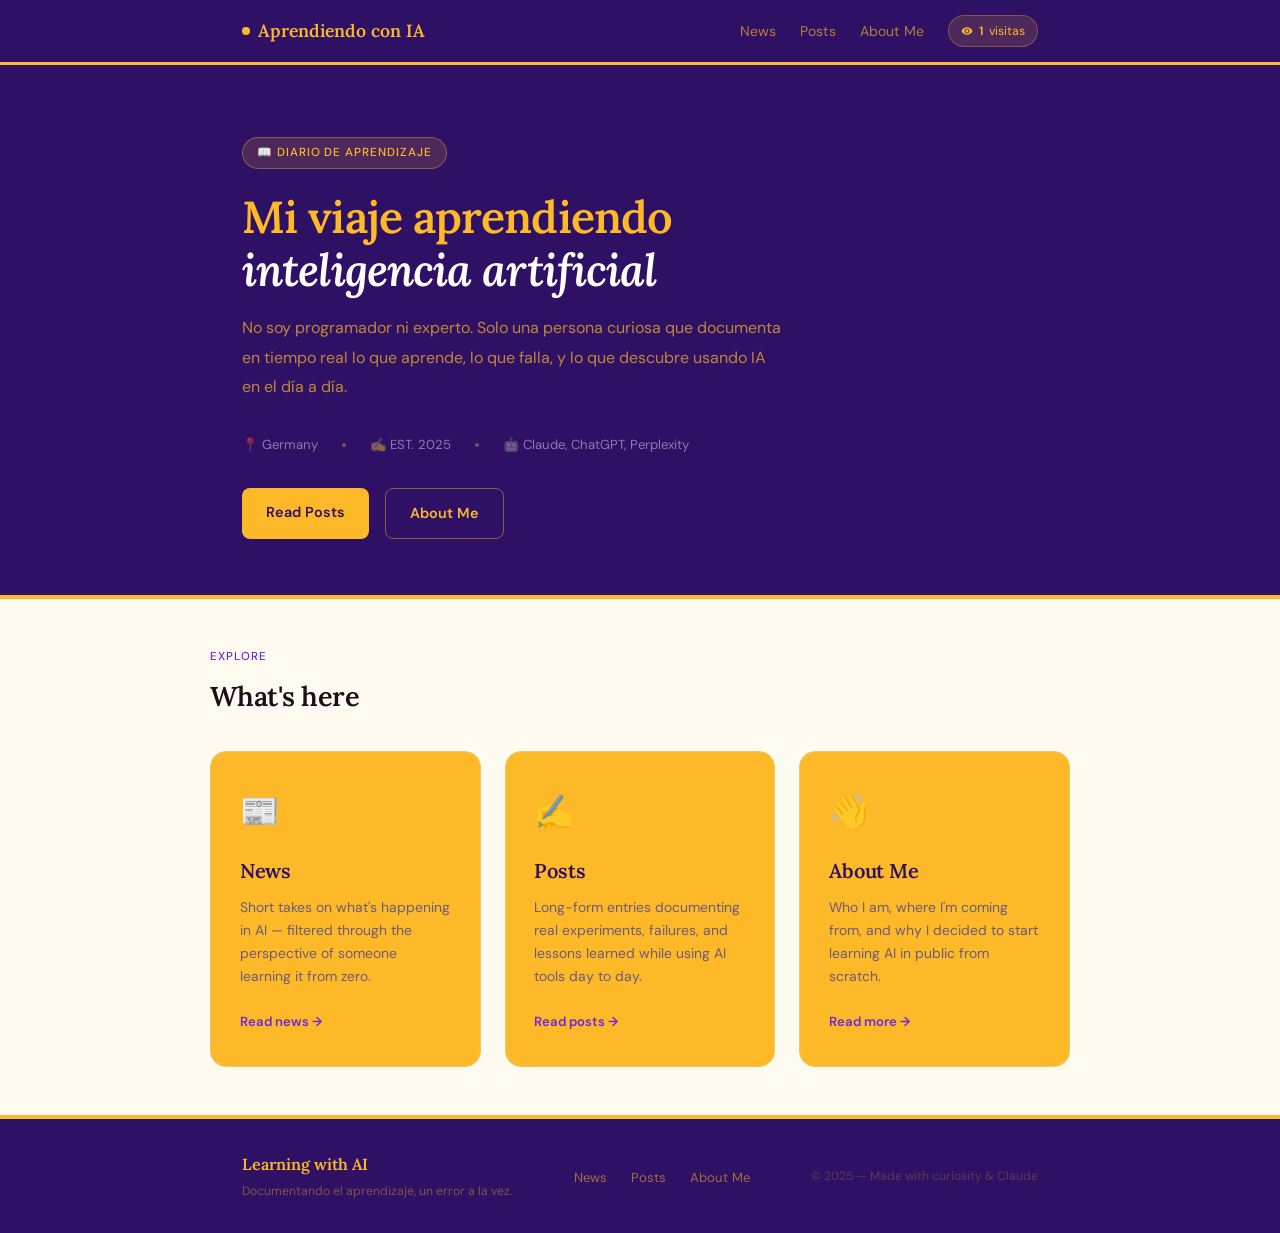
==== commit 9212fd43: "Add categories" ====
--- a/index.html
+++ b/index.html
@@ -1,210 +1,26 @@
 <!DOCTYPE html>
-<html lang="es">
+<html lang="en">
 <head>
   <meta charset="UTF-8">
   <meta name="viewport" content="width=device-width, initial-scale=1.0">
-  <title>Aprendiendo con IA — Mi diario digital</title>
+  <title>Learning with AI — My Digital Diary</title>
   <link href="https://fonts.googleapis.com/css2?family=Lora:ital,wght@0,400;0,600;1,400&family=DM+Sans:opsz,wght@9..40,300;9..40,400;9..40,500&display=swap" rel="stylesheet">
-
-  <!-- GoatCounter — reemplaza "TUNOMBRE" con tu usuario de goatcounter.com -->
+  <link rel="stylesheet" href="css/style.css">
   <script data-goatcounter="https://TUNOMBRE.goatcounter.com/count"
           async src="//gc.zgo.at/count.js"></script>
-
-  <style>
-    *, *::before, *::after { box-sizing: border-box; margin: 0; padding: 0; }
-    :root {
-      /* Lakers purple */
-      --p50:  #F3EFFE;
-      --p100: #D9CCFA;
-      --p200: #BBA8F5;
-      --p400: #8B5CF6;
-      --p600: #6D28D9;
-      --p800: #4C1D95;
-      --p900: #2E1065;
-      /* Lakers gold */
-      --gold:        #FDB927;
-      --gold-dark:   #C9921A;
-      --gold-deeper: #8A6200;
-      --gold-light:  #FEF3C7;
-      --gold-pale:   #FFFBF0;
-      /* Text */
-      --text:       #1a1018;
-      --text-muted: #6B5B7B;
-      /* Backgrounds — gold replaces white */
-      --bg:      #FDB927;   /* gold as main background */
-      --bg-soft: #FEF3C7;   /* pale gold as surface */
-      --border:  #E8C96A;   /* gold border */
-    }
-
-    html { scroll-behavior: smooth; }
-    body {
-      font-family: 'DM Sans', sans-serif;
-      color: var(--text);
-      background: var(--gold-pale);
-      line-height: 1.7;
-      font-size: 16px;
-    }
-
-    /* ── NAV ── */
-    nav {
-      position: sticky; top: 0; z-index: 100;
-      background: var(--p900);
-      border-bottom: 3px solid var(--gold);
-    }
-    .nav-inner {
-      max-width: 860px; margin: 0 auto; padding: 0 2rem;
-      display: flex; align-items: center; justify-content: space-between; height: 62px;
-    }
-    .nav-logo {
-      font-family: 'Lora', serif; font-weight: 600; font-size: 1.1rem;
-      color: var(--gold); text-decoration: none;
-      display: flex; align-items: center; gap: 8px;
-    }
-    .nav-logo-dot { width: 8px; height: 8px; background: var(--gold); border-radius: 50%; animation: pulse 2s infinite; }
-    @keyframes pulse { 0%,100%{opacity:1;transform:scale(1)} 50%{opacity:0.5;transform:scale(0.8)} }
-    .nav-right { display: flex; align-items: center; gap: 1.5rem; }
-    .nav-links { display: flex; gap: 1.5rem; list-style: none; }
-    .nav-links a { text-decoration: none; font-size: 0.88rem; color: rgba(253,185,39,0.65); transition: color 0.2s; }
-    .nav-links a:hover { color: var(--gold); }
-    .nav-cta { background: var(--gold) !important; color: var(--p900) !important; padding: 8px 18px; border-radius: 7px; font-weight: 600 !important; }
-    .nav-cta:hover { background: #FFD060 !important; }
-
-    /* Visit badge */
-    .visit-badge {
-      display: flex; align-items: center; gap: 6px;
-      background: rgba(253,185,39,0.15); border: 1px solid rgba(253,185,39,0.3);
-      padding: 5px 12px; border-radius: 100px; font-size: 0.76rem; color: var(--gold);
-    }
-    .visit-badge svg { width: 12px; height: 12px; fill: var(--gold); }
-    #visit-count { font-weight: 600; }
-
-    /* ── HEADER ── */
-    .header-wrap { background: var(--p900); border-bottom: 4px solid var(--gold); }
-    .header { max-width: 860px; margin: 0 auto; padding: 4.5rem 2rem 3.5rem; }
-    .header-tag {
-      display: inline-flex; align-items: center; gap: 7px;
-      background: rgba(253,185,39,0.15); border: 1px solid rgba(253,185,39,0.35);
-      color: var(--gold); font-size: 0.73rem; font-weight: 500;
-      letter-spacing: 0.08em; text-transform: uppercase;
-      padding: 5px 14px; border-radius: 100px; margin-bottom: 1.4rem;
-    }
-    .header h1 {
-      font-family: 'Lora', serif; font-size: 2.8rem; font-weight: 600;
-      line-height: 1.18; letter-spacing: -0.02em; color: var(--gold); margin-bottom: 1rem;
-    }
-    .header h1 em { font-style: italic; color: #fff; }
-    .header-sub { font-size: 1rem; color: rgba(253,185,39,0.7); max-width: 540px; line-height: 1.85; margin-bottom: 2rem; }
-    .header-meta { display: flex; align-items: center; gap: 1.5rem; flex-wrap: wrap; }
-    .meta-item { display: flex; align-items: center; gap: 6px; font-size: 0.82rem; color: rgba(255,255,255,0.45); }
-    .meta-dot { width: 4px; height: 4px; background: rgba(253,185,39,0.4); border-radius: 50%; }
-    .hero-actions { display: flex; gap: 1rem; flex-wrap: wrap; margin-top: 2rem; }
-    .btn { display: inline-block; text-decoration: none; padding: 12px 24px; border-radius: 8px; font-size: 0.9rem; font-weight: 600; transition: all 0.2s; }
-    .btn-primary { background: var(--gold); color: var(--p900); }
-    .btn-primary:hover { background: #FFD060; }
-    .btn-outline { background: transparent; color: var(--gold); border: 1.5px solid rgba(253,185,39,0.45); }
-    .btn-outline:hover { background: rgba(253,185,39,0.1); border-color: var(--gold); }
-
-    /* ── LAYOUT ── */
-    hr.divider { border: none; border-top: 1px solid var(--border); max-width: 860px; margin: 0 auto; }
-    .main { max-width: 860px; margin: 0 auto; padding: 2.5rem 2rem; display: grid; grid-template-columns: 1fr 250px; gap: 2.5rem; align-items: start; }
-    .label { font-size: 0.72rem; font-weight: 500; letter-spacing: 0.1em; text-transform: uppercase; color: var(--p600); margin-bottom: 0.5rem; }
-    .section-title { font-family: 'Lora', serif; font-size: 1.7rem; font-weight: 600; color: var(--text); letter-spacing: -0.02em; margin-bottom: 0.5rem; }
-
-    /* ── POSTS ── */
-    .posts-header { display: flex; align-items: center; justify-content: space-between; margin-bottom: 1rem; }
-    .filter-tabs { display: flex; gap: 0.4rem; }
-    .filter-tab { background: transparent; border: 1px solid var(--border); color: var(--text-muted); padding: 4px 12px; border-radius: 100px; font-size: 0.76rem; font-family: 'DM Sans', sans-serif; cursor: pointer; transition: all 0.2s; }
-    .filter-tab.active, .filter-tab:hover { background: var(--p800); border-color: var(--p800); color: var(--gold); }
-    .posts { display: grid; gap: 1.2rem; }
-
-    .post-card { border: 1px solid var(--border); border-radius: 14px; padding: 1.6rem; background: var(--bg); transition: all 0.2s; cursor: pointer; }
-    .post-card:hover { border-color: var(--p400); box-shadow: 0 4px 20px rgba(46,16,101,0.1); transform: translateY(-1px); }
-    .post-card-top { display: flex; align-items: flex-start; justify-content: space-between; gap: 1rem; margin-bottom: 0.8rem; }
-    .post-tags { display: flex; gap: 0.5rem; flex-wrap: wrap; }
-    .post-tag { font-size: 0.7rem; font-weight: 600; letter-spacing: 0.05em; text-transform: uppercase; padding: 3px 9px; border-radius: 100px; }
-    .tag-ia      { background: var(--p100); color: var(--p800); border: 1px solid var(--p200); }
-    .tag-web     { background: var(--gold-light); color: var(--gold-deeper); border: 1px solid var(--gold); }
-    .tag-tools   { background: var(--p50); color: var(--p600); border: 1px solid var(--p100); }
-    .tag-reflexion { background: var(--gold-pale); color: var(--gold-deeper); border: 1px solid var(--gold-light); }
-    .post-date { font-size: 0.78rem; color: var(--text-muted); white-space: nowrap; flex-shrink: 0; }
-    .post-title { font-family: 'Lora', serif; font-size: 1.15rem; font-weight: 600; line-height: 1.35; margin-bottom: 0.5rem; color: var(--p900); }
-    .post-excerpt { font-size: 0.9rem; color: var(--text-muted); line-height: 1.7; margin-bottom: 1rem; }
-    .post-footer { display: flex; align-items: center; justify-content: space-between; }
-    .post-read { font-size: 0.8rem; color: var(--p600); font-weight: 600; }
-    .post-mins { font-size: 0.76rem; color: var(--text-muted); }
-
-    /* ── FULL POST ── */
-    .post-full { display: none; }
-    .post-full.active { display: block; }
-    .posts-list.hidden { display: none; }
-    .back-btn { display: inline-flex; align-items: center; gap: 6px; font-size: 0.85rem; color: var(--p600); background: none; border: none; cursor: pointer; font-family: 'DM Sans', sans-serif; margin-bottom: 1.5rem; padding: 0; font-weight: 600; transition: color 0.2s; }
-    .back-btn:hover { color: var(--p900); }
-    .full-post-title { font-family: 'Lora', serif; font-size: 1.9rem; font-weight: 600; line-height: 1.25; letter-spacing: -0.02em; color: var(--p900); margin-bottom: 1rem; }
-    .full-post-meta { display: flex; gap: 1rem; align-items: center; margin-bottom: 2rem; flex-wrap: wrap; }
-    .full-post-body { font-size: 1rem; color: var(--text-muted); line-height: 1.9; }
-    .full-post-body p { margin-bottom: 1.2rem; }
-    .full-post-body h3 { font-family: 'Lora', serif; font-size: 1.2rem; font-weight: 600; color: var(--p900); margin: 1.8rem 0 0.6rem; }
-    .full-post-body ul { padding-left: 1.4rem; margin-bottom: 1.2rem; }
-    .full-post-body li { margin-bottom: 0.4rem; }
-    .full-post-body code { background: var(--p50); color: var(--p800); padding: 2px 7px; border-radius: 5px; font-size: 0.88em; font-family: monospace; }
-    .full-post-body blockquote { border-left: 3px solid var(--gold); padding-left: 1.2rem; margin: 1.5rem 0; font-style: italic; font-family: 'Lora', serif; color: var(--p900); }
-    .lesson-box { background: var(--gold-light); border: 1px solid var(--gold); border-radius: 10px; padding: 1.2rem 1.4rem; margin: 1.5rem 0; }
-    .lesson-box-label { font-size: 0.72rem; font-weight: 600; text-transform: uppercase; letter-spacing: 0.08em; color: var(--gold-deeper); margin-bottom: 0.5rem; }
-    .lesson-box p { color: var(--p900); font-size: 0.92rem; margin: 0; }
-
-    /* ── SIDEBAR ── */
-    .sidebar { display: grid; gap: 1.2rem; position: sticky; top: 80px; }
-    .sidebar-card { background: var(--bg); border: 1px solid var(--border); border-radius: 12px; padding: 1.3rem; }
-    .sidebar-title { font-size: 0.72rem; font-weight: 600; text-transform: uppercase; letter-spacing: 0.09em; color: var(--p600); margin-bottom: 1rem; }
-    .progress-item { margin-bottom: 0.9rem; }
-    .progress-item:last-child { margin-bottom: 0; }
-    .progress-label { display: flex; justify-content: space-between; font-size: 0.82rem; margin-bottom: 5px; }
-    .progress-label span:first-child { color: var(--p900); }
-    .progress-label span:last-child { color: var(--p600); font-weight: 600; }
-    .progress-bar { height: 6px; background: var(--p100); border-radius: 100px; overflow: hidden; }
-    .progress-fill { height: 100%; background: linear-gradient(90deg, var(--p600), var(--gold)); border-radius: 100px; }
-    .tools-list { display: grid; gap: 0.6rem; }
-    .tool-item { display: flex; align-items: center; gap: 0.8rem; font-size: 0.84rem; color: var(--text-muted); }
-    .tool-icon { width: 28px; height: 28px; border-radius: 7px; background: var(--p50); border: 1px solid var(--p100); display: flex; align-items: center; justify-content: center; font-size: 13px; flex-shrink: 0; }
-    .stats-grid { display: grid; grid-template-columns: 1fr 1fr; gap: 0.7rem; }
-    .stat-box { background: var(--bg-soft); border: 1px solid var(--border); border-radius: 9px; padding: 0.9rem; text-align: center; }
-    .stat-num { font-family: 'Lora', serif; font-size: 1.4rem; font-weight: 600; color: var(--p800); display: block; }
-    .stat-lbl { font-size: 0.69rem; color: var(--text-muted); text-transform: uppercase; letter-spacing: 0.05em; }
-    .sobre-mi-text { font-size: 0.86rem; color: var(--text-muted); line-height: 1.7; margin-bottom: 0.8rem; }
-    .sobre-mi-text:last-child { margin-bottom: 0; }
-
-    /* ── FOOTER ── */
-    footer { background: var(--p900); border-top: 4px solid var(--gold); }
-    .footer-inner { max-width: 860px; margin: 0 auto; padding: 2rem; display: flex; align-items: center; justify-content: space-between; flex-wrap: wrap; gap: 1rem; }
-    .footer-brand { font-family: 'Lora', serif; font-size: 1rem; font-weight: 600; color: var(--gold); }
-    .footer-sub { font-size: 0.76rem; color: rgba(253,185,39,0.4); margin-top: 2px; }
-    .footer-links { display: flex; gap: 1.5rem; list-style: none; }
-    .footer-links a { font-size: 0.82rem; color: rgba(253,185,39,0.55); text-decoration: none; transition: color 0.2s; }
-    .footer-links a:hover { color: var(--gold); }
-    .footer-copy { font-size: 0.76rem; color: rgba(253,185,39,0.25); }
-
-    @media (max-width: 680px) {
-      .main { grid-template-columns: 1fr; padding: 2rem 1.5rem; }
-      .sidebar { position: static; }
-      .header h1 { font-size: 2rem; }
-      .header { padding: 3rem 1.5rem 2.5rem; }
-      .footer-inner { flex-direction: column; align-items: flex-start; }
-    }
-  </style>
 </head>
 <body>
 
-<!-- NAV -->
 <nav>
   <div class="nav-inner">
-    <a href="#" class="nav-logo" onclick="showList()">
+    <a href="index.html" class="nav-logo">
       <span class="nav-logo-dot"></span> Aprendiendo con IA
     </a>
     <div class="nav-right">
       <ul class="nav-links">
-        <li><a href="#inicio" onclick="showList()">Inicio</a></li>
-        <li><a href="#sobre-mi">Sobre mí</a></li>
-        <li><a href="#contact" class="nav-cta">Contacto</a></li>
+        <li><a href="news.html">News</a></li>
+        <li><a href="posts.html">Posts</a></li>
+        <li><a href="about.html">About Me</a></li>
       </ul>
       <div class="visit-badge">
         <svg viewBox="0 0 24 24"><path d="M12 4.5C7 4.5 2.73 7.61 1 12c1.73 4.39 6 7.5 11 7.5s9.27-3.11 11-7.5c-1.73-4.39-6-7.5-11-7.5zM12 17c-2.76 0-5-2.24-5-5s2.24-5 5-5 5 2.24 5 5-2.24 5-5 5zm0-8c-1.66 0-3 1.34-3 3s1.34 3 3 3 3-1.34 3-3-1.34-3-3-3z"/></svg>
@@ -214,280 +30,75 @@
   </div>
 </nav>
 
-<!-- HEADER -->
-<div class="header-wrap" id="inicio">
+<div class="header-wrap">
   <div class="header">
     <div class="header-tag">📖 Diario de aprendizaje</div>
     <h1>Mi viaje aprendiendo<br><em>inteligencia artificial</em></h1>
     <p class="header-sub">No soy programador ni experto. Solo una persona curiosa que documenta en tiempo real lo que aprende, lo que falla, y lo que descubre usando IA en el día a día.</p>
     <div class="header-meta">
-      <span class="meta-item">📍 Italia</span>
+      <span class="meta-item">📍 Germany</span>
       <span class="meta-dot"></span>
-      <span class="meta-item">✍️ Empezado en 2025</span>
+      <span class="meta-item">✍️ EST. 2025</span>
       <span class="meta-dot"></span>
       <span class="meta-item">🤖 Claude, ChatGPT, Perplexity</span>
     </div>
     <div class="hero-actions">
-      <a href="#posts-list" class="btn btn-primary">Leer el blog</a>
-      <a href="#sobre-mi" class="btn btn-outline">Sobre mí</a>
+      <a href="posts.html" class="btn btn-primary">Read Posts</a>
+      <a href="about.html" class="btn btn-outline">About Me</a>
     </div>
   </div>
 </div>
 
-<!-- MAIN -->
-<div class="main">
+<section class="categories-section">
+  <div class="categories-inner">
+    <p class="categories-label">Explore</p>
+    <h2 class="categories-title">What's here</h2>
+    <div class="category-cards">
 
-  <!-- POSTS COLUMN -->
-  <div>
-    <div class="posts-list" id="posts-list">
-      <div class="posts-header">
-        <div>
-          <p class="label">Entradas del blog</p>
-        </div>
-        <div class="filter-tabs">
-          <button class="filter-tab active" onclick="filterPosts('todos', this)">Todos</button>
-          <button class="filter-tab" onclick="filterPosts('ia', this)">IA</button>
-          <button class="filter-tab" onclick="filterPosts('web', this)">Web</button>
-          <button class="filter-tab" onclick="filterPosts('tools', this)">Tools</button>
-        </div>
-      </div>
+      <a href="news.html" class="category-card">
+        <span class="category-card-icon">📰</span>
+        <p class="category-card-title">News</p>
+        <p class="category-card-desc">Short takes on what's happening in AI — filtered through the perspective of someone learning it from zero.</p>
+        <span class="category-card-cta">Read news →</span>
+      </a>
 
-      <div class="posts" id="posts-container">
+      <a href="posts.html" class="category-card">
+        <span class="category-card-icon">✍️</span>
+        <p class="category-card-title">Posts</p>
+        <p class="category-card-desc">Long-form entries documenting real experiments, failures, and lessons learned while using AI tools day to day.</p>
+        <span class="category-card-cta">Read posts →</span>
+      </a>
 
-        <div class="post-card" data-tag="web" onclick="openPost('post4')">
-          <div class="post-card-top">
-            <div class="post-tags"><span class="post-tag tag-web">Web</span><span class="post-tag tag-ia">IA</span></div>
-            <span class="post-date">Mayo 2025</span>
-          </div>
-          <p class="post-title">Construí mi primer sitio web con ayuda de Claude — y lo subí a Cloudflare</p>
-          <p class="post-excerpt">Nunca había tocado HTML en serio. Hoy tengo un dominio propio funcionando en Cloudflare Pages, con HTTPS gratis y email de Proton conectado.</p>
-          <div class="post-footer"><span class="post-read">Leer entrada →</span><span class="post-mins">5 min lectura</span></div>
-        </div>
+      <a href="about.html" class="category-card">
+        <span class="category-card-icon">👋</span>
+        <p class="category-card-title">About Me</p>
+        <p class="category-card-desc">Who I am, where I'm coming from, and why I decided to start learning AI in public from scratch.</p>
+        <span class="category-card-cta">Read more →</span>
+      </a>
 
-        <div class="post-card" data-tag="ia" onclick="openPost('post3')">
-          <div class="post-card-top">
-            <div class="post-tags"><span class="post-tag tag-ia">IA</span><span class="post-tag tag-reflexion">Reflexión</span></div>
-            <span class="post-date">Abril 2025</span>
-          </div>
-          <p class="post-title">¿Qué hace a un sitio web auténtico en la era de la IA?</p>
-          <p class="post-excerpt">Cuando la IA puede generar contenido infinito, lo que no se puede copiar es tu historia real. Esto es lo que aprendí pensando en voz alta con Claude.</p>
-          <div class="post-footer"><span class="post-read">Leer entrada →</span><span class="post-mins">4 min lectura</span></div>
-        </div>
+    </div>
+  </div>
+</section>
 
-        <div class="post-card" data-tag="tools" onclick="openPost('post2')">
-          <div class="post-card-top">
-            <div class="post-tags"><span class="post-tag tag-tools">Tools</span></div>
-            <span class="post-date">Marzo 2025</span>
-          </div>
-          <p class="post-title">Probé 4 herramientas de IA en una semana — esto fue lo que pasó</p>
-          <p class="post-excerpt">ChatGPT, Claude, Gemini y Perplexity. Mismas preguntas, resultados muy diferentes. Mi comparación honesta desde cero.</p>
-          <div class="post-footer"><span class="post-read">Leer entrada →</span><span class="post-mins">6 min lectura</span></div>
-        </div>
-
-        <div class="post-card" data-tag="ia" onclick="openPost('post1')">
-          <div class="post-card-top">
-            <div class="post-tags"><span class="post-tag tag-ia">IA</span></div>
-            <span class="post-date">Febrero 2025</span>
-          </div>
-          <p class="post-title">El día que decidí aprender IA sin saber nada — mi punto de partida</p>
-          <p class="post-excerpt">Todo empezó con una conversación sobre negocios con Claude. Me di cuenta que el mundo estaba cambiando y yo mirando desde afuera.</p>
-          <div class="post-footer"><span class="post-read">Leer entrada →</span><span class="post-mins">3 min lectura</span></div>
-        </div>
-
-      </div>
-    </div>
-
-    <!-- FULL POSTS -->
-    <div class="post-full" id="post4">
-      <button class="back-btn" onclick="showList()">← Volver al blog</button>
-      <div class="post-tags" style="margin-bottom:1rem;display:flex;gap:0.5rem;"><span class="post-tag tag-web">Web</span><span class="post-tag tag-ia">IA</span></div>
-      <h2 class="full-post-title">Construí mi primer sitio web con ayuda de Claude — y lo subí a Cloudflare</h2>
-      <div class="full-post-meta">
-        <span class="meta-item" style="color:var(--text-muted)">📅 Mayo 2025</span>
-        <span class="meta-dot" style="background:var(--border)"></span>
-        <span class="meta-item" style="color:var(--text-muted)">⏱ 5 min lectura</span>
-      </div>
-      <div class="full-post-body">
-        <p>Hace tres meses no sabía qué era un registro DNS. Hoy tengo un dominio propio, un sitio web funcionando, email profesional con Proton Mail, y todo corriendo en Cloudflare gratis.</p>
-        <h3>El punto de partida</h3>
-        <p>Tenía un dominio comprado en GoDaddy desde hacía meses, sin usar. Lo compré con la vaga idea de "algún día tener mi web". Ese día llegó cuando empecé a hablar con Claude sobre cómo construir algo sin saber programar.</p>
-        <blockquote>"La mejor forma de aprender es tener un proyecto real que te obligue a resolver problemas reales."</blockquote>
-        <h3>Lo que aprendí en el proceso</h3>
-        <p>Primero entendí que necesitaba tres cosas: el dominio (ya lo tenía), hosting (elegí Cloudflare Pages, gratis), y un archivo <code>index.html</code> con el contenido de la web.</p>
-        <p>Lo más complicado fue mover los nameservers de GoDaddy a Cloudflare y luego conectar el email de Proton Mail. Hubo errores de DNS, registros DKIM que no aparecían, y mucha paciencia.</p>
-        <div class="lesson-box">
-          <p class="lesson-box-label">💡 Lección aprendida</p>
-          <p>Cuando mueves los nameservers a Cloudflare, TODOS los registros DNS tienen que vivir ahí — incluyendo los del email. El error más común es olvidarse de importarlos o dejar el proxy naranja activado en los registros de correo.</p>
-        </div>
-        <h3>¿Valió la pena?</h3>
-        <p>Completamente. Ahora entiendo qué es un registro MX, qué hace DKIM, por qué existe HTTPS. No memoricé conceptos — los resolví cuando algo se rompió. Eso es aprender de verdad.</p>
-      </div>
-    </div>
-
-    <div class="post-full" id="post3">
-      <button class="back-btn" onclick="showList()">← Volver al blog</button>
-      <div class="post-tags" style="margin-bottom:1rem;display:flex;gap:0.5rem;"><span class="post-tag tag-ia">IA</span><span class="post-tag tag-reflexion">Reflexión</span></div>
-      <h2 class="full-post-title">¿Qué hace a un sitio web auténtico en la era de la IA?</h2>
-      <div class="full-post-meta">
-        <span class="meta-item" style="color:var(--text-muted)">📅 Abril 2025</span>
-        <span class="meta-dot" style="background:var(--border)"></span>
-        <span class="meta-item" style="color:var(--text-muted)">⏱ 4 min lectura</span>
-      </div>
-      <div class="full-post-body">
-        <p>Le pregunté a Claude directamente: "¿Qué puede tener un sitio web que tú no puedas reemplazar?" La respuesta me hizo pensar durante días.</p>
-        <h3>El internet se está llenando de contenido perfecto</h3>
-        <p>La IA puede escribir artículos, generar imágenes, crear páginas enteras. Todo correcto, todo bien estructurado, todo un poco igual. Cuando todo es perfecto, lo imperfecto se vuelve valioso.</p>
-        <blockquote>"Lo que no se puede falsificar es que tú viviste algo. La IA puede escribir sobre alguien, pero no puede ser alguien."</blockquote>
-        <h3>Lo que sobrevive</h3>
-        <ul>
-          <li>Tu historia real, con nombres y fechas concretas</li>
-          <li>Fotos tuyas en tu espacio real</li>
-          <li>Una opinión que no es para todos</li>
-          <li>Confianza acumulada con personas reales en el tiempo</li>
-          <li>Lo hiper-específico: tu ciudad, tu nicho, tu contexto</li>
-        </ul>
-        <div class="lesson-box">
-          <p class="lesson-box-label">💡 Lección aprendida</p>
-          <p>Este blog existe precisamente por eso. No es el mejor blog sobre IA. Es el único blog sobre cómo YO estoy aprendiendo IA, desde donde estoy, con lo que sé. Eso no se puede copiar.</p>
-        </div>
-      </div>
-    </div>
-
-    <div class="post-full" id="post2">
-      <button class="back-btn" onclick="showList()">← Volver al blog</button>
-      <div class="post-tags" style="margin-bottom:1rem;"><span class="post-tag tag-tools">Tools</span></div>
-      <h2 class="full-post-title">Probé 4 herramientas de IA en una semana — esto fue lo que pasó</h2>
-      <div class="full-post-meta">
-        <span class="meta-item" style="color:var(--text-muted)">📅 Marzo 2025</span>
-        <span class="meta-dot" style="background:var(--border)"></span>
-        <span class="meta-item" style="color:var(--text-muted)">⏱ 6 min lectura</span>
-      </div>
-      <div class="full-post-body">
-        <p>Una semana, cuatro herramientas, las mismas preguntas para todas. Mi experimento poco científico pero muy honesto.</p>
-        <h3>Las herramientas</h3>
-        <ul>
-          <li>ChatGPT (GPT-4o) — el más conocido, muy versátil</li>
-          <li>Claude (Sonnet) — mejor para textos largos y razonamiento</li>
-          <li>Gemini — buena integración con Google</li>
-          <li>Perplexity — el mejor para buscar información actual</li>
-        </ul>
-        <h3>Mi conclusión honesta</h3>
-        <p>No hay una herramienta que gane en todo. ChatGPT es el más flexible. Claude es el que mejor entiende lo que quiero decir cuando no lo digo perfectamente. Perplexity es insustituible para noticias recientes.</p>
-        <div class="lesson-box">
-          <p class="lesson-box-label">💡 Lección aprendida</p>
-          <p>El error es buscar "la mejor IA". La pregunta correcta es "la mejor IA para esta tarea específica". Son herramientas, no religiones.</p>
-        </div>
-      </div>
-    </div>
-
-    <div class="post-full" id="post1">
-      <button class="back-btn" onclick="showList()">← Volver al blog</button>
-      <div class="post-tags" style="margin-bottom:1rem;"><span class="post-tag tag-ia">IA</span></div>
-      <h2 class="full-post-title">El día que decidí aprender IA sin saber nada — mi punto de partida</h2>
-      <div class="full-post-meta">
-        <span class="meta-item" style="color:var(--text-muted)">📅 Febrero 2025</span>
-        <span class="meta-dot" style="background:var(--border)"></span>
-        <span class="meta-item" style="color:var(--text-muted)">⏱ 3 min lectura</span>
-      </div>
-      <div class="full-post-body">
-        <p>No tengo formación técnica. No sé programar. Trabajo en algo completamente diferente. Y aun así decidí que no podía seguir ignorando lo que estaba pasando con la inteligencia artificial.</p>
-        <h3>El momento que cambió todo</h3>
-        <p>Fue una conversación casual con Claude sobre ideas de negocios. En 20 minutos me dio más ideas útiles y mejor razonadas que meses de búsquedas en Google. Me quedé pensando: si esto existe, ¿qué más puedo hacer con ello?</p>
-        <blockquote>"El mejor momento para empezar era hace un año. El segundo mejor momento es hoy."</blockquote>
-        <div class="lesson-box">
-          <p class="lesson-box-label">💡 Lección aprendida</p>
-          <p>Empezar sin saber nada no es una desventaja — es el punto de partida más honesto. Todo lo que aprenda desde cero es real y verificable.</p>
-        </div>
-      </div>
-    </div>
-
-  </div><!-- end posts column -->
-
-  <!-- SIDEBAR -->
-  <aside class="sidebar">
-
-    <div class="sidebar-card">
-      <p class="sidebar-title">📊 Mi progreso</p>
-      <div class="progress-item">
-        <div class="progress-label"><span>Prompting</span><span>70%</span></div>
-        <div class="progress-bar"><div class="progress-fill" style="width:70%"></div></div>
-      </div>
-      <div class="progress-item">
-        <div class="progress-label"><span>HTML / CSS</span><span>45%</span></div>
-        <div class="progress-bar"><div class="progress-fill" style="width:45%"></div></div>
-      </div>
-      <div class="progress-item">
-        <div class="progress-label"><span>DNS / Hosting</span><span>55%</span></div>
-        <div class="progress-bar"><div class="progress-fill" style="width:55%"></div></div>
-      </div>
-      <div class="progress-item">
-        <div class="progress-label"><span>Automatización</span><span>20%</span></div>
-        <div class="progress-bar"><div class="progress-fill" style="width:20%"></div></div>
-      </div>
-      <div class="progress-item">
-        <div class="progress-label"><span>Diseño con IA</span><span>35%</span></div>
-        <div class="progress-bar"><div class="progress-fill" style="width:35%"></div></div>
-      </div>
-    </div>
-
-    <div class="sidebar-card">
-      <p class="sidebar-title">🛠 Herramientas que uso</p>
-      <div class="tools-list">
-        <div class="tool-item"><div class="tool-icon">🤖</div> Claude (Anthropic)</div>
-        <div class="tool-item"><div class="tool-icon">💬</div> ChatGPT</div>
-        <div class="tool-item"><div class="tool-icon">☁️</div> Cloudflare Pages</div>
-        <div class="tool-item"><div class="tool-icon">📧</div> Proton Mail</div>
-        <div class="tool-item"><div class="tool-icon">🐙</div> GitHub</div>
-        <div class="tool-item"><div class="tool-icon">🔍</div> Perplexity</div>
-      </div>
-    </div>
-
-    <div class="sidebar-card">
-      <p class="sidebar-title">📈 Estadísticas</p>
-      <div class="stats-grid">
-        <div class="stat-box"><span class="stat-num">4</span><span class="stat-lbl">Posts</span></div>
-        <div class="stat-box"><span class="stat-num" id="sidebar-visits">...</span><span class="stat-lbl">Visitas</span></div>
-        <div class="stat-box"><span class="stat-num">3</span><span class="stat-lbl">Meses</span></div>
-        <div class="stat-box"><span class="stat-num">6</span><span class="stat-lbl">Tools</span></div>
-      </div>
-    </div>
-
-    <div class="sidebar-card" id="sobre-mi">
-      <p class="sidebar-title">👋 Sobre mí</p>
-      <p class="sobre-mi-text">Soy una persona normal aprendiendo IA en público. Sin título técnico, sin experiencia previa. Solo curiosidad y ganas de entender el mundo que viene.</p>
-      <p class="sobre-mi-text">Basado en Italia. Escribo en español.</p>
-    </div>
-
-  </aside>
-</div>
-
-<!-- FOOTER -->
 <footer>
   <div class="footer-inner">
     <div>
-      <p class="footer-brand">Aprendiendo con IA</p>
+      <p class="footer-brand">Learning with AI</p>
       <p class="footer-sub">Documentando el aprendizaje, un error a la vez.</p>
     </div>
     <ul class="footer-links">
-      <li><a href="#sobre-mi">Sobre mí</a></li>
-      <li><a href="#posts-list" onclick="showList()">Blog</a></li>
-      <li><a href="#">RSS</a></li>
+      <li><a href="news.html">News</a></li>
+      <li><a href="posts.html">Posts</a></li>
+      <li><a href="about.html">About Me</a></li>
     </ul>
-    <p class="footer-copy">© 2025 — Hecho con curiosidad y Claude</p>
+    <p class="footer-copy">© 2025 — Made with curiosity &amp; Claude</p>
   </div>
 </footer>
 
 <script>
-  // ── GOATCOUNTER VISIT DISPLAY ──
-  // Muestra el conteo de visitas desde GoatCounter
-  // PASO 1: Regístrate en https://www.goatcounter.com
-  // PASO 2: Reemplaza "TUNOMBRE" arriba en el <script> del <head> con tu usuario
-  // PASO 3: En GoatCounter → Settings → API → crea un token
-  // PASO 4: Reemplaza "TUNOMBRE" y "TU_API_TOKEN" abajo
   async function loadVisitCount() {
-    const SITE = 'TUNOMBRE';       // ← tu usuario de goatcounter.com
-    const TOKEN = 'TU_API_TOKEN';  // ← tu token de API de GoatCounter
-
+    const SITE = 'TUNOMBRE';
+    const TOKEN = 'TU_API_TOKEN';
     try {
       const res = await fetch(`https://${SITE}.goatcounter.com/api/v0/stats/total`, {
         headers: { 'Authorization': `Bearer ${TOKEN}` }
@@ -496,43 +107,15 @@
         const data = await res.json();
         const count = data.total || 0;
         document.getElementById('visit-count').textContent = count.toLocaleString('es');
-        document.getElementById('sidebar-visits').textContent = count.toLocaleString('es');
         return;
       }
     } catch(e) {}
-
-    // Fallback a localStorage si la API no está configurada aún
     const key = 'blog-visits-v1';
     const stored = parseInt(localStorage.getItem(key) || '0') + 1;
     localStorage.setItem(key, stored);
     document.getElementById('visit-count').textContent = stored.toLocaleString('es');
-    document.getElementById('sidebar-visits').textContent = stored.toLocaleString('es');
   }
-
   loadVisitCount();
-
-  // ── FILTROS ──
-  function filterPosts(tag, btn) {
-    document.querySelectorAll('.filter-tab').forEach(t => t.classList.remove('active'));
-    btn.classList.add('active');
-    document.querySelectorAll('.post-card').forEach(card => {
-      card.style.display = (tag === 'todos' || card.dataset.tag === tag) ? 'block' : 'none';
-    });
-  }
-
-  // ── NAVEGACIÓN POSTS ──
-  function openPost(id) {
-    document.getElementById('posts-list').classList.add('hidden');
-    document.querySelectorAll('.post-full').forEach(p => p.classList.remove('active'));
-    document.getElementById(id).classList.add('active');
-    window.scrollTo({ top: 0, behavior: 'smooth' });
-  }
-
-  function showList() {
-    document.querySelectorAll('.post-full').forEach(p => p.classList.remove('active'));
-    document.getElementById('posts-list').classList.remove('hidden');
-    window.scrollTo({ top: 0, behavior: 'smooth' });
-  }
 </script>
 </body>
 </html>
--- a/css/style.css
+++ b/css/style.css
@@ -0,0 +1,248 @@
+*, *::before, *::after { box-sizing: border-box; margin: 0; padding: 0; }
+:root {
+  --p50:  #F3EFFE;
+  --p100: #D9CCFA;
+  --p200: #BBA8F5;
+  --p400: #8B5CF6;
+  --p600: #6D28D9;
+  --p800: #4C1D95;
+  --p900: #2E1065;
+  --gold:        #FDB927;
+  --gold-dark:   #C9921A;
+  --gold-deeper: #8A6200;
+  --gold-light:  #FEF3C7;
+  --gold-pale:   #FFFBF0;
+  --text:       #1a1018;
+  --text-muted: #6B5B7B;
+  --bg:      #FDB927;
+  --bg-soft: #FEF3C7;
+  --border:  #E8C96A;
+}
+
+html { scroll-behavior: smooth; }
+body {
+  font-family: 'DM Sans', sans-serif;
+  color: var(--text);
+  background: var(--gold-pale);
+  line-height: 1.7;
+  font-size: 16px;
+}
+
+/* ── NAV ── */
+nav {
+  position: sticky; top: 0; z-index: 100;
+  background: var(--p900);
+  border-bottom: 3px solid var(--gold);
+}
+.nav-inner {
+  max-width: 860px; margin: 0 auto; padding: 0 2rem;
+  display: flex; align-items: center; justify-content: space-between; height: 62px;
+}
+.nav-logo {
+  font-family: 'Lora', serif; font-weight: 600; font-size: 1.1rem;
+  color: var(--gold); text-decoration: none;
+  display: flex; align-items: center; gap: 8px;
+}
+.nav-logo-dot { width: 8px; height: 8px; background: var(--gold); border-radius: 50%; animation: pulse 2s infinite; }
+@keyframes pulse { 0%,100%{opacity:1;transform:scale(1)} 50%{opacity:0.5;transform:scale(0.8)} }
+.nav-right { display: flex; align-items: center; gap: 1.5rem; }
+.nav-links { display: flex; gap: 1.5rem; list-style: none; }
+.nav-links a { text-decoration: none; font-size: 0.88rem; color: rgba(253,185,39,0.65); transition: color 0.2s; }
+.nav-links a:hover, .nav-links a.active { color: var(--gold); }
+
+.visit-badge {
+  display: flex; align-items: center; gap: 6px;
+  background: rgba(253,185,39,0.15); border: 1px solid rgba(253,185,39,0.3);
+  padding: 5px 12px; border-radius: 100px; font-size: 0.76rem; color: var(--gold);
+}
+.visit-badge svg { width: 12px; height: 12px; fill: var(--gold); }
+#visit-count { font-weight: 600; }
+
+/* ── HOME HERO ── */
+.header-wrap { background: var(--p900); border-bottom: 4px solid var(--gold); }
+.header { max-width: 860px; margin: 0 auto; padding: 4.5rem 2rem 3.5rem; }
+.header-tag {
+  display: inline-flex; align-items: center; gap: 7px;
+  background: rgba(253,185,39,0.15); border: 1px solid rgba(253,185,39,0.35);
+  color: var(--gold); font-size: 0.73rem; font-weight: 500;
+  letter-spacing: 0.08em; text-transform: uppercase;
+  padding: 5px 14px; border-radius: 100px; margin-bottom: 1.4rem;
+}
+.header h1 {
+  font-family: 'Lora', serif; font-size: 2.8rem; font-weight: 600;
+  line-height: 1.18; letter-spacing: -0.02em; color: var(--gold); margin-bottom: 1rem;
+}
+.header h1 em { font-style: italic; color: #fff; }
+.header-sub { font-size: 1rem; color: rgba(253,185,39,0.7); max-width: 540px; line-height: 1.85; margin-bottom: 2rem; }
+.header-meta { display: flex; align-items: center; gap: 1.5rem; flex-wrap: wrap; }
+.meta-item { display: flex; align-items: center; gap: 6px; font-size: 0.82rem; color: rgba(255,255,255,0.45); }
+.meta-dot { width: 4px; height: 4px; background: rgba(253,185,39,0.4); border-radius: 50%; }
+.hero-actions { display: flex; gap: 1rem; flex-wrap: wrap; margin-top: 2rem; }
+.btn { display: inline-block; text-decoration: none; padding: 12px 24px; border-radius: 8px; font-size: 0.9rem; font-weight: 600; transition: all 0.2s; }
+.btn-primary { background: var(--gold); color: var(--p900); }
+.btn-primary:hover { background: #FFD060; }
+.btn-outline { background: transparent; color: var(--gold); border: 1.5px solid rgba(253,185,39,0.45); }
+.btn-outline:hover { background: rgba(253,185,39,0.1); border-color: var(--gold); }
+
+/* ── PAGE HERO (interior pages) ── */
+.page-hero-wrap { background: var(--p900); border-bottom: 4px solid var(--gold); }
+.page-hero { max-width: 860px; margin: 0 auto; padding: 3rem 2rem 2.5rem; }
+.page-hero-label {
+  display: inline-flex; align-items: center; gap: 7px;
+  background: rgba(253,185,39,0.15); border: 1px solid rgba(253,185,39,0.35);
+  color: var(--gold); font-size: 0.73rem; font-weight: 500;
+  letter-spacing: 0.08em; text-transform: uppercase;
+  padding: 5px 14px; border-radius: 100px; margin-bottom: 1rem;
+}
+.page-hero h1 {
+  font-family: 'Lora', serif; font-size: 2.2rem; font-weight: 600;
+  color: var(--gold); letter-spacing: -0.02em; margin-bottom: 0.7rem; line-height: 1.2;
+}
+.page-hero p { font-size: 0.95rem; color: rgba(253,185,39,0.65); max-width: 500px; line-height: 1.8; }
+
+/* ── CATEGORY CARDS (landing page) ── */
+.categories-section { padding: 3rem 2rem; }
+.categories-inner { max-width: 860px; margin: 0 auto; }
+.categories-label { font-size: 0.72rem; font-weight: 500; letter-spacing: 0.1em; text-transform: uppercase; color: var(--p600); margin-bottom: 0.4rem; }
+.categories-title { font-family: 'Lora', serif; font-size: 1.7rem; font-weight: 600; color: var(--text); letter-spacing: -0.02em; margin-bottom: 2rem; }
+.category-cards { display: grid; grid-template-columns: repeat(3, 1fr); gap: 1.5rem; }
+.category-card {
+  display: block; text-decoration: none;
+  border: 1.5px solid var(--border); border-radius: 16px; padding: 2rem 1.8rem;
+  background: var(--bg); transition: all 0.25s;
+}
+.category-card:hover {
+  border-color: var(--p400); box-shadow: 0 8px 30px rgba(46,16,101,0.12);
+  transform: translateY(-3px);
+}
+.category-card-icon { font-size: 2rem; margin-bottom: 1rem; display: block; }
+.category-card-title {
+  font-family: 'Lora', serif; font-size: 1.25rem; font-weight: 600;
+  color: var(--p900); margin-bottom: 0.5rem; letter-spacing: -0.01em;
+}
+.category-card-desc { font-size: 0.87rem; color: var(--text-muted); line-height: 1.65; margin-bottom: 1.2rem; }
+.category-card-cta { font-size: 0.82rem; font-weight: 600; color: var(--p600); }
+
+/* ── LAYOUT ── */
+hr.divider { border: none; border-top: 1px solid var(--border); max-width: 860px; margin: 0 auto; }
+.main { max-width: 860px; margin: 0 auto; padding: 2.5rem 2rem; display: grid; grid-template-columns: 1fr 250px; gap: 2.5rem; align-items: start; }
+.main-full { max-width: 860px; margin: 0 auto; padding: 2.5rem 2rem; }
+.label { font-size: 0.72rem; font-weight: 500; letter-spacing: 0.1em; text-transform: uppercase; color: var(--p600); margin-bottom: 0.5rem; }
+.section-title { font-family: 'Lora', serif; font-size: 1.7rem; font-weight: 600; color: var(--text); letter-spacing: -0.02em; margin-bottom: 0.5rem; }
+
+/* ── POSTS ── */
+.posts-header { display: flex; align-items: center; justify-content: space-between; margin-bottom: 1rem; }
+.filter-tabs { display: flex; gap: 0.4rem; }
+.filter-tab { background: transparent; border: 1px solid var(--border); color: var(--text-muted); padding: 4px 12px; border-radius: 100px; font-size: 0.76rem; font-family: 'DM Sans', sans-serif; cursor: pointer; transition: all 0.2s; }
+.filter-tab.active, .filter-tab:hover { background: var(--p800); border-color: var(--p800); color: var(--gold); }
+.posts { display: grid; gap: 1.2rem; }
+
+.post-card { border: 1px solid var(--border); border-radius: 14px; padding: 1.6rem; background: var(--bg); transition: all 0.2s; cursor: pointer; }
+.post-card:hover { border-color: var(--p400); box-shadow: 0 4px 20px rgba(46,16,101,0.1); transform: translateY(-1px); }
+.post-card-top { display: flex; align-items: flex-start; justify-content: space-between; gap: 1rem; margin-bottom: 0.8rem; }
+.post-tags { display: flex; gap: 0.5rem; flex-wrap: wrap; }
+.post-tag { font-size: 0.7rem; font-weight: 600; letter-spacing: 0.05em; text-transform: uppercase; padding: 3px 9px; border-radius: 100px; }
+.tag-ia      { background: var(--p100); color: var(--p800); border: 1px solid var(--p200); }
+.tag-web     { background: var(--gold-light); color: var(--gold-deeper); border: 1px solid var(--gold); }
+.tag-tools   { background: var(--p50); color: var(--p600); border: 1px solid var(--p100); }
+.tag-reflexion { background: var(--gold-pale); color: var(--gold-deeper); border: 1px solid var(--gold-light); }
+.post-date { font-size: 0.78rem; color: var(--text-muted); white-space: nowrap; flex-shrink: 0; }
+.post-title { font-family: 'Lora', serif; font-size: 1.15rem; font-weight: 600; line-height: 1.35; margin-bottom: 0.5rem; color: var(--p900); }
+.post-excerpt { font-size: 0.9rem; color: var(--text-muted); line-height: 1.7; margin-bottom: 1rem; }
+.post-footer { display: flex; align-items: center; justify-content: space-between; }
+.post-read { font-size: 0.8rem; color: var(--p600); font-weight: 600; }
+.post-mins { font-size: 0.76rem; color: var(--text-muted); }
+
+/* ── FULL POST ── */
+.post-full { display: none; }
+.post-full.active { display: block; }
+.posts-list.hidden { display: none; }
+.back-btn { display: inline-flex; align-items: center; gap: 6px; font-size: 0.85rem; color: var(--p600); background: none; border: none; cursor: pointer; font-family: 'DM Sans', sans-serif; margin-bottom: 1.5rem; padding: 0; font-weight: 600; transition: color 0.2s; }
+.back-btn:hover { color: var(--p900); }
+.full-post-title { font-family: 'Lora', serif; font-size: 1.9rem; font-weight: 600; line-height: 1.25; letter-spacing: -0.02em; color: var(--p900); margin-bottom: 1rem; }
+.full-post-meta { display: flex; gap: 1rem; align-items: center; margin-bottom: 2rem; flex-wrap: wrap; }
+.full-post-body { font-size: 1rem; color: var(--text-muted); line-height: 1.9; }
+.full-post-body p { margin-bottom: 1.2rem; }
+.full-post-body h3 { font-family: 'Lora', serif; font-size: 1.2rem; font-weight: 600; color: var(--p900); margin: 1.8rem 0 0.6rem; }
+.full-post-body ul { padding-left: 1.4rem; margin-bottom: 1.2rem; }
+.full-post-body li { margin-bottom: 0.4rem; }
+.full-post-body code { background: var(--p50); color: var(--p800); padding: 2px 7px; border-radius: 5px; font-size: 0.88em; font-family: monospace; }
+.full-post-body blockquote { border-left: 3px solid var(--gold); padding-left: 1.2rem; margin: 1.5rem 0; font-style: italic; font-family: 'Lora', serif; color: var(--p900); }
+.lesson-box { background: var(--gold-light); border: 1px solid var(--gold); border-radius: 10px; padding: 1.2rem 1.4rem; margin: 1.5rem 0; }
+.lesson-box-label { font-size: 0.72rem; font-weight: 600; text-transform: uppercase; letter-spacing: 0.08em; color: var(--gold-deeper); margin-bottom: 0.5rem; }
+.lesson-box p { color: var(--p900); font-size: 0.92rem; margin: 0; }
+
+/* ── SIDEBAR ── */
+.sidebar { display: grid; gap: 1.2rem; position: sticky; top: 80px; }
+.sidebar-card { background: var(--bg); border: 1px solid var(--border); border-radius: 12px; padding: 1.3rem; }
+.sidebar-title { font-size: 0.72rem; font-weight: 600; text-transform: uppercase; letter-spacing: 0.09em; color: var(--p600); margin-bottom: 1rem; }
+.progress-item { margin-bottom: 0.9rem; }
+.progress-item:last-child { margin-bottom: 0; }
+.progress-label { display: flex; justify-content: space-between; font-size: 0.82rem; margin-bottom: 5px; }
+.progress-label span:first-child { color: var(--p900); }
+.progress-label span:last-child { color: var(--p600); font-weight: 600; }
+.progress-bar { height: 6px; background: var(--p100); border-radius: 100px; overflow: hidden; }
+.progress-fill { height: 100%; background: linear-gradient(90deg, var(--p600), var(--gold)); border-radius: 100px; }
+.tools-list { display: grid; gap: 0.6rem; }
+.tool-item { display: flex; align-items: center; gap: 0.8rem; font-size: 0.84rem; color: var(--text-muted); }
+.tool-icon { width: 28px; height: 28px; border-radius: 7px; background: var(--p50); border: 1px solid var(--p100); display: flex; align-items: center; justify-content: center; font-size: 13px; flex-shrink: 0; }
+.stats-grid { display: grid; grid-template-columns: 1fr 1fr; gap: 0.7rem; }
+.stat-box { background: var(--bg-soft); border: 1px solid var(--border); border-radius: 9px; padding: 0.9rem; text-align: center; }
+.stat-num { font-family: 'Lora', serif; font-size: 1.4rem; font-weight: 600; color: var(--p800); display: block; }
+.stat-lbl { font-size: 0.69rem; color: var(--text-muted); text-transform: uppercase; letter-spacing: 0.05em; }
+.sobre-mi-text { font-size: 0.86rem; color: var(--text-muted); line-height: 1.7; margin-bottom: 0.8rem; }
+.sobre-mi-text:last-child { margin-bottom: 0; }
+
+/* ── NEWS ── */
+.news-grid { display: grid; gap: 1rem; }
+.news-item {
+  border: 1px solid var(--border); border-radius: 12px; padding: 1.4rem 1.6rem;
+  background: var(--bg); transition: all 0.2s;
+}
+.news-item:hover { border-color: var(--p400); box-shadow: 0 3px 15px rgba(46,16,101,0.08); }
+.news-item-top { display: flex; align-items: center; gap: 0.8rem; margin-bottom: 0.7rem; flex-wrap: wrap; }
+.news-badge {
+  font-size: 0.7rem; font-weight: 600; letter-spacing: 0.06em; text-transform: uppercase;
+  padding: 3px 9px; border-radius: 100px;
+  background: var(--p100); color: var(--p800); border: 1px solid var(--p200);
+}
+.news-badge-gold { background: var(--gold-light); color: var(--gold-deeper); border: 1px solid var(--gold); }
+.news-date { font-size: 0.78rem; color: var(--text-muted); }
+.news-title { font-family: 'Lora', serif; font-size: 1.05rem; font-weight: 600; color: var(--p900); line-height: 1.4; margin-bottom: 0.5rem; }
+.news-body { font-size: 0.88rem; color: var(--text-muted); line-height: 1.7; }
+
+/* ── ABOUT PAGE ── */
+.about-body { font-size: 0.97rem; color: var(--text-muted); line-height: 1.9; }
+.about-body p { margin-bottom: 1.2rem; }
+.about-body h3 {
+  font-family: 'Lora', serif; font-size: 1.25rem; font-weight: 600;
+  color: var(--p900); margin: 2rem 0 0.7rem; letter-spacing: -0.01em;
+}
+.about-body ul { padding-left: 1.4rem; margin-bottom: 1.2rem; }
+.about-body li { margin-bottom: 0.5rem; }
+.about-highlight {
+  background: var(--gold-light); border: 1px solid var(--gold);
+  border-radius: 10px; padding: 1.2rem 1.4rem; margin: 1.5rem 0;
+  font-size: 0.93rem; color: var(--p900); line-height: 1.75;
+}
+
+/* ── FOOTER ── */
+footer { background: var(--p900); border-top: 4px solid var(--gold); }
+.footer-inner { max-width: 860px; margin: 0 auto; padding: 2rem; display: flex; align-items: center; justify-content: space-between; flex-wrap: wrap; gap: 1rem; }
+.footer-brand { font-family: 'Lora', serif; font-size: 1rem; font-weight: 600; color: var(--gold); }
+.footer-sub { font-size: 0.76rem; color: rgba(253,185,39,0.4); margin-top: 2px; }
+.footer-links { display: flex; gap: 1.5rem; list-style: none; }
+.footer-links a { font-size: 0.82rem; color: rgba(253,185,39,0.55); text-decoration: none; transition: color 0.2s; }
+.footer-links a:hover { color: var(--gold); }
+.footer-copy { font-size: 0.76rem; color: rgba(253,185,39,0.25); }
+
+@media (max-width: 680px) {
+  .main { grid-template-columns: 1fr; padding: 2rem 1.5rem; }
+  .sidebar { position: static; }
+  .header h1 { font-size: 2rem; }
+  .header { padding: 3rem 1.5rem 2.5rem; }
+  .footer-inner { flex-direction: column; align-items: flex-start; }
+  .category-cards { grid-template-columns: 1fr; }
+  .page-hero h1 { font-size: 1.7rem; }
+  .main-full { padding: 2rem 1.5rem; }
+}
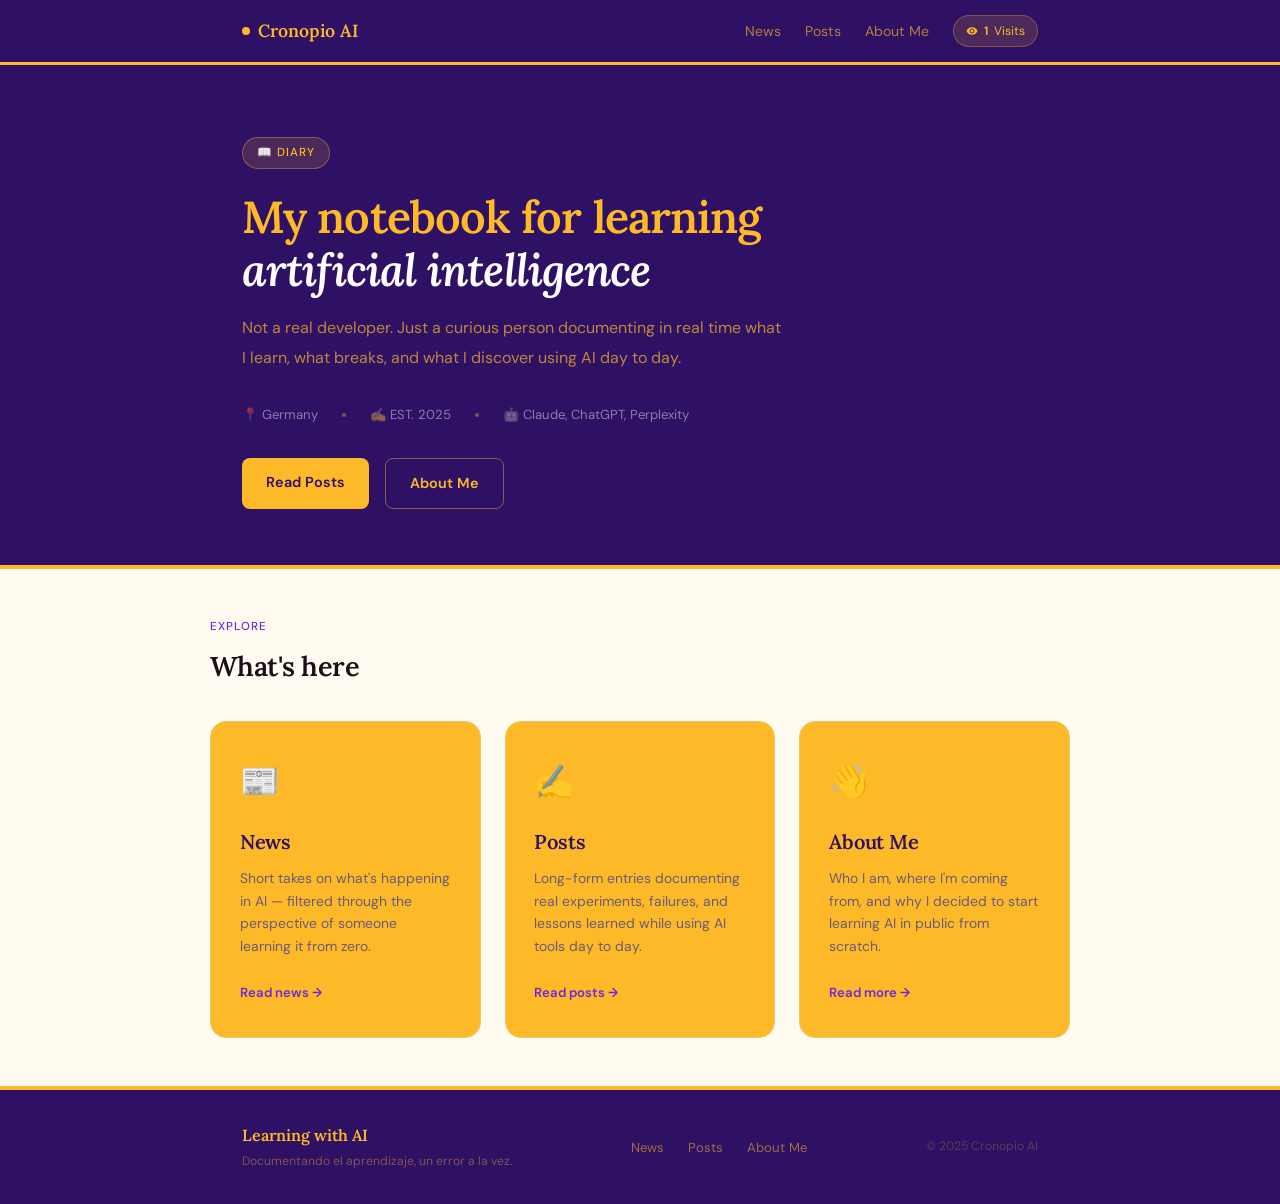
==== commit 1b265301: "Add categories" ====
--- a/index.html
+++ b/index.html
@@ -3,7 +3,7 @@
 <head>
   <meta charset="UTF-8">
   <meta name="viewport" content="width=device-width, initial-scale=1.0">
-  <title>Learning with AI — My Digital Diary</title>
+  <title>Cronopio AI — My Digital Diary</title>
   <link href="https://fonts.googleapis.com/css2?family=Lora:ital,wght@0,400;0,600;1,400&family=DM+Sans:opsz,wght@9..40,300;9..40,400;9..40,500&display=swap" rel="stylesheet">
   <link rel="stylesheet" href="css/style.css">
   <script data-goatcounter="https://TUNOMBRE.goatcounter.com/count"
@@ -14,7 +14,7 @@
 <nav>
   <div class="nav-inner">
     <a href="index.html" class="nav-logo">
-      <span class="nav-logo-dot"></span> Aprendiendo con IA
+      <span class="nav-logo-dot"></span> Cronopio AI
     </a>
     <div class="nav-right">
       <ul class="nav-links">
@@ -24,7 +24,7 @@
       </ul>
       <div class="visit-badge">
         <svg viewBox="0 0 24 24"><path d="M12 4.5C7 4.5 2.73 7.61 1 12c1.73 4.39 6 7.5 11 7.5s9.27-3.11 11-7.5c-1.73-4.39-6-7.5-11-7.5zM12 17c-2.76 0-5-2.24-5-5s2.24-5 5-5 5 2.24 5 5-2.24 5-5 5zm0-8c-1.66 0-3 1.34-3 3s1.34 3 3 3 3-1.34 3-3-1.34-3-3-3z"/></svg>
-        <span id="visit-count">...</span> visitas
+        <span id="visit-count">...</span> Visits
       </div>
     </div>
   </div>
@@ -32,10 +32,10 @@
 
 <div class="header-wrap">
   <div class="header">
-    <div class="header-tag">📖 Diario de aprendizaje</div>
-    <h1>Mi viaje aprendiendo<br><em>inteligencia artificial</em></h1>
-    <p class="header-sub">No soy programador ni experto. Solo una persona curiosa que documenta en tiempo real lo que aprende, lo que falla, y lo que descubre usando IA en el día a día.</p>
-    <div class="header-meta">
+    <div class="header-tag">📖 Diary</div>
+    <h1>My notebook for learning<br><em>artificial intelligence</em></h1>
+    <p class="header-sub"> Not a real developer. Just a curious person documenting in real time what I learn, what breaks, and what I discover using AI day to day.</p> 
+          <div class="header-meta">
       <span class="meta-item">📍 Germany</span>
       <span class="meta-dot"></span>
       <span class="meta-item">✍️ EST. 2025</span>
@@ -91,7 +91,7 @@
       <li><a href="posts.html">Posts</a></li>
       <li><a href="about.html">About Me</a></li>
     </ul>
-    <p class="footer-copy">© 2025 — Made with curiosity &amp; Claude</p>
+    <p class="footer-copy">© 2025 Cronopio AI</p>
   </div>
 </footer>
 
